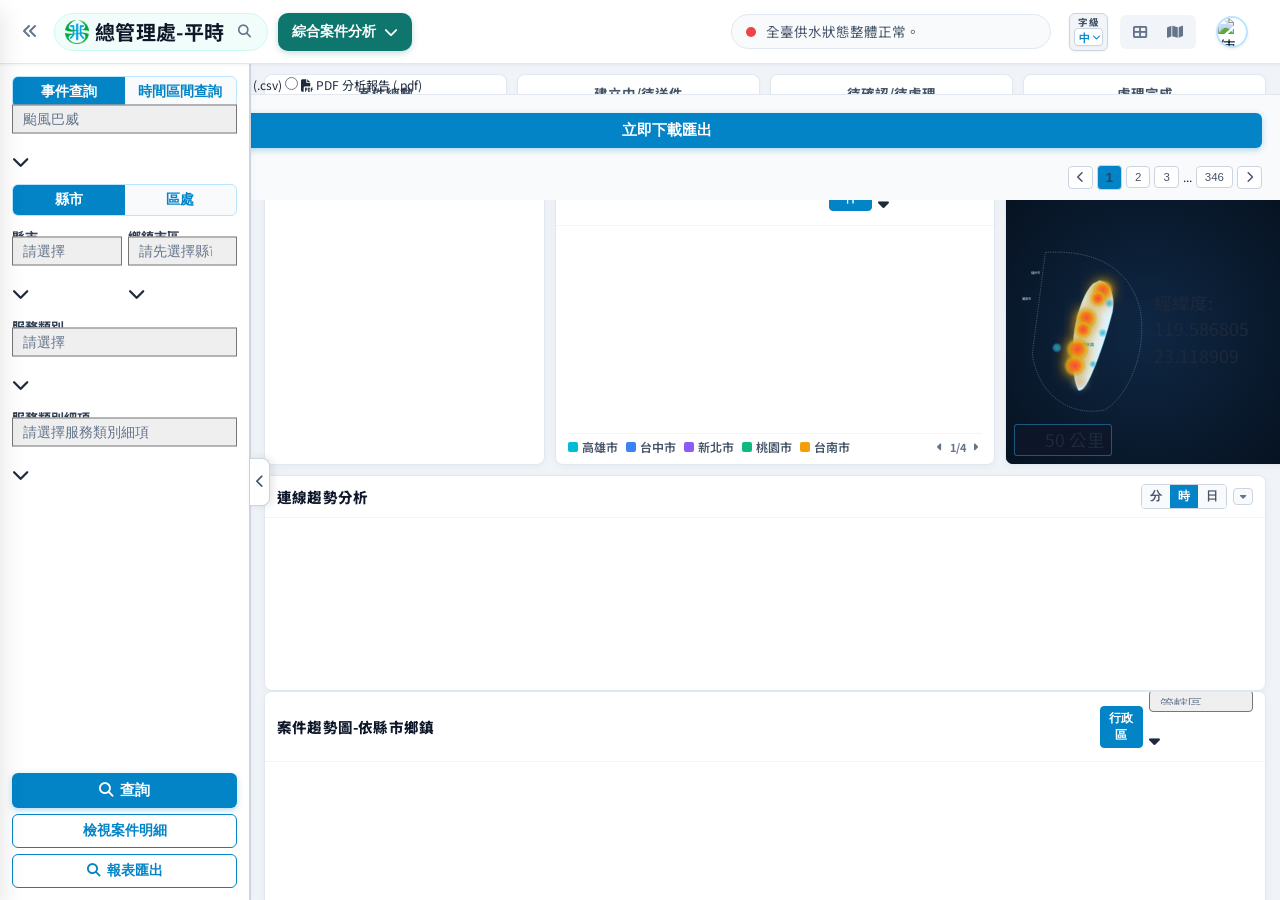
==== case-analysis.html @ af5f0d17 "Feat: 窄版與極窄版頂部 Banner 字級控制器改為【字級】文字在上、下拉選項【小/中/大】在下之垂直緊湊佈局（Vertical Stack），完美適配窄版 Header 寬度預算" ====
<!DOCTYPE html>
<html lang="zh-TW">
<head>
  <meta charset="UTF-8">
  <meta name="viewport" content="width=device-width, initial-scale=1.0">
  <title>綜合案件分析 - 智慧水網戰情平台</title>
  
  <!-- Google Fonts: Noto Sans TC, Roboto, Inter -->
  <link rel="preconnect" href="https://fonts.googleapis.com">
  <link rel="preconnect" href="https://fonts.gstatic.com" crossorigin>
  <link href="https://fonts.googleapis.com/css2?family=Inter:wght@400;500;600;700;800&family=Noto+Sans+TC:wght@400;500;600;700;900&family=Roboto:wght@400;500;700;900&display=swap" rel="stylesheet">
  
  <!-- Font Awesome 6 CDN -->
  <link rel="stylesheet" href="https://cdnjs.cloudflare.com/ajax/libs/font-awesome/6.5.1/css/all.min.css">
  
  <!-- Chart.js 圖表庫 -->
  <script src="https://cdn.jsdelivr.net/npm/chart.js@4.4.1/dist/chart.umd.min.js"></script>
  
  <!-- 基礎共用與專屬樣式表 -->
  <link rel="stylesheet" href="css/common.css?v=1788254063">
  <!-- 綜合案件分析專屬樣式表 -->
  <link rel="stylesheet" href="css/case-analysis.css?v=1788254063">
</head>
<body class="layout-case-analysis font-md">
  
  <!-- 側邊欄抽屜 (Sidebar Drawer) -->
  <aside id="sidebarDrawer" class="sidebar-drawer" aria-label="系統導航">
    <div class="sidebar-header">
      <div class="logo-box">
        <img src="logo/Taiwan_Water_Corporation_Seal.svg.webp" alt="台水標誌" class="sidebar-logo-img">
        <span>應變事件情資</span>
      </div>
      <button id="closeSidebarBtn" class="btn-icon" title="關閉選單">
        <i class="fa-solid fa-xmark"></i>
      </button>
    </div>
    <nav class="sidebar-menu">
      <a href="index.html" class="menu-item">
        <i class="fa-solid fa-triangle-exclamation"></i>
        <span>災情事件彙總</span>
      </a>
      <a href="#" class="menu-item">
        <i class="fa-solid fa-hurricane"></i>
        <span>颱風路徑動態圖</span>
      </a>
      <a href="#" class="menu-item">
        <i class="fa-solid fa-cloud-showers-heavy"></i>
        <span>雨量資訊</span>
      </a>
      <a href="#" class="menu-item">
        <i class="fa-solid fa-house-flood-water"></i>
        <span>海水警戒</span>
      </a>
      <a href="#" class="menu-item">
        <i class="fa-solid fa-cloud-bolt"></i>
        <span>降雨預報</span>
      </a>
      <a href="#" class="menu-item">
        <i class="fa-solid fa-hill-rockslide"></i>
        <span>土石流警戒</span>
      </a>
      
      <!-- 外部情資下拉 -->
      <div class="sidebar-dropdown">
        <button type="button" class="menu-item dropdown-toggle" id="sidebarExternalToggle" aria-expanded="false">
          <i class="fa-solid fa-globe"></i>
          <span>外部情資</span>
          <i class="fa-solid fa-caret-down dropdown-arrow"></i>
        </button>
        <div class="sidebar-submenu" id="sidebarExternalSubmenu">
          <a href="#" class="submenu-item"><i class="fa-solid fa-cloud-sun"></i> <span>氣象署氣象情資</span></a>
          <a href="#" class="submenu-item"><i class="fa-solid fa-bell"></i> <span>NCDR 災防情資</span></a>
          <a href="#" class="submenu-item"><i class="fa-solid fa-water"></i> <span>水利署水情資訊</span></a>
          <a href="#" class="submenu-item"><i class="fa-solid fa-bolt"></i> <span>台電電力狀況</span></a>
          <a href="#" class="submenu-item"><i class="fa-solid fa-road"></i> <span>公路局災阻情資</span></a>
        </div>
      </div>
    </nav>
  </aside>
  <div id="sidebarOverlay" class="sidebar-overlay"></div>

  <!-- 主版面容器 (App Layout) -->
  <div class="app-layout">
    
    <!-- 頂部導航列 (Header - 與全站規範 100% 統一) -->
    <header class="main-header">
      <div class="header-left">
        <!-- 側邊欄展開切換鈕 -->
        <button id="openSidebarBtn" class="btn-icon header-toggle-btn" title="展開選單">
          <i class="fa-solid fa-angles-left"></i>
        </button>
        <!-- 機關單位 Logo 與標題 -->
        <div class="brand-title">
          <div class="brand-logo">
            <img src="logo/Taiwan_Water_Corporation_Seal.svg.webp" alt="台灣自來水公司標誌" class="brand-logo-img">
          </div>
          <span class="title-text" id="headerTitleText">總管理處-平時</span>
          <button id="globalSearchBtn" class="btn-icon search-trigger-btn" title="選擇應變事件">
            <i class="fa-solid fa-magnifying-glass"></i>
          </button>
        </div>

        <!-- 頂部主模組切換下拉選單 (綜合案件分析 active) -->
        <div class="dropdown-wrapper">
          <button id="viewDropdownBtn" class="dropdown-btn primary-dropdown">
            <span id="currentViewText">綜合案件分析</span>
            <i class="fa-solid fa-chevron-down"></i>
          </button>
          
          <!-- 選單容器 -->
          <div id="viewDropdownMenu" class="cascading-menu-wrapper">
            <ul class="cascading-menu-level1">
              <!-- 1. 今日營運概況 (首頁入口) -->
              <li class="menu-direct-item" data-title="今日營運概況" onclick="location.href='index.html'">
                <span>今日營運概況</span>
              </li>

              <!-- 2. 供水營運概況 (保留子選單) -->
              <li class="menu-parent-item" data-parent="water-supply" onclick="if(!event.target.closest('.cascading-menu-level2')) location.href='supply-overview.html'">
                <span>供水營運概況</span>
                <i class="fa-solid fa-caret-right"></i>
                
                <!-- 第二層：供水營運概況 子項目 -->
                <ul class="cascading-menu-level2">
                  <li class="menu-sub-item" onclick="location.href='supply-overview.html'">
                    <span class="sub-text">全台供水狀況總覽</span>
                    <i class="fa-regular fa-circle radio-icon"></i>
                  </li>
                  <li class="menu-sub-item" onclick="location.href='supply-overview.html#tab-dispatch'">
                    <span class="sub-text">跨區水源調度</span>
                    <i class="fa-regular fa-circle radio-icon"></i>
                  </li>
                  <li class="menu-sub-item" onclick="location.href='supply-overview.html#tab-reservoir'">
                    <span class="sub-text">水庫蓄水量</span>
                    <i class="fa-regular fa-circle radio-icon"></i>
                  </li>
                </ul>
              </li>

              <!-- 3. 客服進線狀況 -->
              <li class="menu-direct-item" data-title="客服進線狀況" onclick="location.href='customer-service.html'">
                <span>客服進線狀況</span>
              </li>

              <!-- 4. 事件應變情資 (單一功能，無子選單) -->
              <li class="menu-direct-item" data-title="事件應變情資">
                <span>事件應變情資</span>
              </li>

              <!-- 5. 綜合案件分析 (當前啟用) -->
              <li class="menu-direct-item active" data-title="綜合案件分析" onclick="location.href='case-analysis.html'">
                <span>綜合案件分析</span>
              </li>
            </ul>
          </div>
        </div>
      </div>

      <!-- 中央公告跑馬燈 -->
      <div class="header-center">
        <div class="alert-badge">
          <span class="pulse-dot"></span>
        </div>
        <div class="announcement-content">
          <span class="announcement-text" id="announcementTicker">全臺供水狀態整體正常。</span>
        </div>
      </div>

      <!-- 右側使用者與工具欄 (含字級調整功能) -->
      <div class="header-right">
        <!-- 字級調整控制器 -->
        <div class="font-size-controller" title="調整全站字級大小">
          <span class="fs-label">字級</span>
          <div class="fs-options">
            <button type="button" class="fs-btn" data-size="sm">小</button>
            <button type="button" class="fs-btn active" data-size="md">中</button>
            <button type="button" class="fs-btn" data-size="lg">大</button>
          </div>
          <div class="fs-select-wrap">
            <select id="fontSizeSelect" class="fs-select" aria-label="選擇字級大小">
              <option value="sm">小</option>
              <option value="md" selected>中</option>
              <option value="lg">大</option>
            </select>
            <i class="fa-solid fa-chevron-down fs-select-arrow"></i>
          </div>
        </div>

        <!-- 視圖切換快捷按鈕 -->
        <div class="view-switch-group">
          <button id="toggleDashboardView" class="btn-toggle" title="切換至儀表板視圖" onclick="location.href='index.html'">
            <i class="fa-solid fa-table-cells-large"></i>
          </button>
          <button id="toggleMapView" class="btn-toggle" title="切換至 GIS 空間圖台" onclick="location.href='supply-overview.html'">
            <i class="fa-solid fa-map"></i>
          </button>
        </div>

        <!-- 使用者資訊 (點擊展開登入浮動視窗) -->
        <div class="user-profile" id="userProfileBtn" title="點擊登入緊急應變戰情儀表板" role="button" tabindex="0">
          <div class="user-meta">
            <span class="user-role" id="headerUserRole">一般使用者</span>
            <span class="system-time" id="systemClock">2026/09/01 10:02</span>
          </div>
          <div class="avatar-box" id="userAvatarBtn">
            <img src="https://images.unsplash.com/photo-1534528741775-53994a69daeb?w=100&auto=format&fit=crop&q=80" alt="使用者頭像">
          </div>
        </div>
      </div>
    </header>

    <!-- ======================================================================= -->
    <!-- 綜合案件分析 主工作區 (左側篩選面板 + 右側大盤分析儀表板) -->
    <!-- ======================================================================= -->
    <main class="analysis-main-container">
      
      <!-- 左側查詢與篩選面板 -->
      <aside class="filter-sidebar" id="filterSidebar">
        
        <!-- 1. 查詢模式切換 (事件查詢 / 時間區間查詢) -->
        <div class="filter-mode-tabs">
          <button type="button" class="mode-tab-btn active" id="btnModeEvent" data-mode="event">事件查詢</button>
          <button type="button" class="mode-tab-btn" id="btnModeRange" data-mode="range">時間區間查詢</button>
        </div>

        <!-- 2. 事件下拉選擇器 -->
        <div class="filter-field-group" id="eventSelectGroup">
          <div class="custom-select-wrap">
            <select class="form-select-ctrl" id="eventSelect">
              <option value="bawi" selected>颱風巴威</option>
              <option value="chanthu">颱風璨樹</option>
              <option value="doksuri">颱風杜蘇芮</option>
              <option value="hualien_eq">0403 花蓮強震應變</option>
              <option value="normal">平時應變情資</option>
            </select>
            <i class="fa-solid fa-chevron-down select-arrow"></i>
          </div>
        </div>

        <!-- 3. 時間區間自訂選擇器 (隱藏/條件切換) -->
        <div class="filter-field-group hide" id="timeRangeGroup">
          <div class="date-range-row">
            <input type="datetime-local" class="form-date-input" id="startDateInput" value="2026-06-11T00:00">
            <span class="range-sep">至</span>
            <input type="datetime-local" class="form-date-input" id="endDateInput" value="2026-06-12T12:00">
          </div>
        </div>

        <!-- 4. 行政維度切換 (縣市 / 區處) -->
        <div class="filter-dim-tabs">
          <button type="button" class="dim-tab-btn active" id="btnDimCity" data-dim="city">縣市</button>
          <button type="button" class="dim-tab-btn" id="btnDimDistrict" data-dim="district">區處</button>
        </div>

        <!-- 5. 區域二級聯動篩選 (縣市 / 鄉鎮市區) -->
        <div class="filter-dual-row" id="cityRowSelectGroup">
          <div class="field-item">
            <label class="field-lbl">縣市</label>
            <div class="custom-select-wrap">
              <select class="form-select-ctrl" id="citySelect">
                <option value="all" selected>請選擇</option>
                <option value="taipei">臺北市</option>
                <option value="newtaipei">新北市</option>
                <option value="keelung">基隆市</option>
                <option value="taoyuan">桃園市</option>
                <option value="hsinchu_county">新竹縣</option>
                <option value="hsinchu_city">新竹市</option>
                <option value="miaoli">苗栗縣</option>
                <option value="taichung">臺中市</option>
                <option value="changhua">彰化縣</option>
                <option value="nantou">南投縣</option>
                <option value="yunlin">雲林縣</option>
                <option value="chiayi_county">嘉義縣</option>
                <option value="chiayi_city">嘉義市</option>
                <option value="tainan">臺南市</option>
                <option value="kaohsiung">高雄市</option>
                <option value="pingtung">屏東縣</option>
                <option value="yilan">宜蘭縣</option>
                <option value="hualien">花蓮縣</option>
                <option value="taitung">臺東縣</option>
                <option value="penghu">澎湖縣</option>
              </select>
              <i class="fa-solid fa-chevron-down select-arrow"></i>
            </div>
          </div>
          <div class="field-item">
            <label class="field-lbl">鄉鎮市區</label>
            <div class="custom-select-wrap">
              <select class="form-select-ctrl" id="townSelect">
                <option value="all" selected>請先選擇縣市</option>
              </select>
              <i class="fa-solid fa-chevron-down select-arrow"></i>
            </div>
          </div>
        </div>

        <!-- 6. 服務類別下拉 -->
        <div class="filter-field-group">
          <label class="field-lbl">服務類別</label>
          <div class="custom-select-wrap">
            <select class="form-select-ctrl" id="serviceCategorySelect">
              <option value="all" selected>請選擇</option>
              <option value="water_quality">水質問題</option>
              <option value="water_pressure">水壓不足</option>
              <option value="pipe_leak">管線漏水</option>
              <option value="billing">水費帳單</option>
              <option value="outage_query">停水復水查詢</option>
              <option value="other">其他服務</option>
            </select>
            <i class="fa-solid fa-chevron-down select-arrow"></i>
          </div>
        </div>

        <!-- 7. 服務類別細項下拉 -->
        <div class="filter-field-group">
          <label class="field-lbl">服務類別細項</label>
          <div class="custom-select-wrap">
            <select class="form-select-ctrl" id="serviceSubCategorySelect">
              <option value="all" selected>請選擇服務類別細項</option>
            </select>
            <i class="fa-solid fa-chevron-down select-arrow"></i>
          </div>
        </div>

        <!-- 8. 操作按鈕群 (查詢 / 檢視案件明細 / 報表匯出) -->
        <div class="filter-actions-group">
          <button type="button" class="btn-action-primary" id="btnQuerySubmit">
            <i class="fa-solid fa-magnifying-glass"></i>
            <span>查詢</span>
          </button>
          <button type="button" class="btn-action-outline" id="btnViewCaseDetail">
            <span>檢視案件明細</span>
          </button>
          <button type="button" class="btn-action-outline" id="btnExportReport">
            <i class="fa-solid fa-magnifying-glass"></i>
            <span>報表匯出</span>
          </button>
        </div>
      </aside>

      <!-- 垂直分割條 (含收合把手，與 supply-overview.html 100% 一致) -->
      <div id="panelResizer" class="panel-resizer-bar" title="收合/展開左側查詢面板">
        <div class="resizer-line"></div>
        <button id="toggleFilterSidebarBtn" class="collapse-toggle-bar" title="收合/展開左側查詢面板">
          <i class="fa-solid fa-chevron-left" id="filterSidebarArrow"></i>
        </button>
      </div>

      <!-- 右側大盤分析儀表板工作區 -->
      <section class="analysis-workspace">
        
        <!-- === 1. 頂部 4 大 KPI 統計指標卡片列 === -->
        <div class="kpi-metrics-row">
          <!-- KPI 1: 案件總數 -->
          <div class="kpi-stat-card">
            <div class="kpi-lbl">案件總數</div>
            <div class="kpi-val val-blue" id="kpiTotalCases">3460</div>
          </div>
          <!-- KPI 2: 建立中/待送件 -->
          <div class="kpi-stat-card">
            <div class="kpi-lbl">建立中/待送件</div>
            <div class="kpi-val val-orange" id="kpiDraftCases">2</div>
          </div>
          <!-- KPI 3: 待確認/待處理 -->
          <div class="kpi-stat-card">
            <div class="kpi-lbl">待確認/待處理</div>
            <div class="kpi-val val-yellow" id="kpiPendingCases">344</div>
          </div>
          <!-- KPI 4: 處理完成 -->
          <div class="kpi-stat-card">
            <div class="kpi-lbl">處理完成</div>
            <div class="kpi-val val-green" id="kpiDoneCases">602</div>
          </div>
        </div>

        <!-- === 2. 中段統計分析區 (3 欄佈局：服務類別圓餅 + 案件分布多色圓餅 + 案件熱點 GIS 地圖) === -->
        <div class="middle-charts-grid">
          
          <!-- 卡片 1: 服務類別統計 (圓餅圖) -->
          <div class="analysis-card card-service-category">
            <div class="card-header-bar">
              <h3 class="card-title-txt">服務類別統計</h3>
            </div>
            <div class="card-body-content flex-center">
              <div class="pie-chart-wrap">
                <canvas id="serviceCategoryPieChart"></canvas>
              </div>
            </div>
          </div>

          <!-- 卡片 2: 案件分布統計 (多色圓餅圖 + 分頁圖例) -->
          <div class="analysis-card card-case-distribution">
            <div class="card-header-bar">
              <h3 class="card-title-txt">案件分布統計</h3>
              <div class="header-ctrl-group">
                <button type="button" class="btn-ctrl-pill active" id="btnTotalCasesMode">總案件</button>
                <div class="custom-select-wrap mini-select">
                  <select class="form-select-ctrl" id="caseDistSelect">
                    <option value="case">依案件</option>
                    <option value="region">依區域</option>
                  </select>
                  <i class="fa-solid fa-caret-down select-arrow"></i>
                </div>
              </div>
            </div>
            <div class="card-body-content flex-column">
              <div class="pie-dist-chart-wrap">
                <canvas id="caseDistributionPieChart"></canvas>
              </div>
              <!-- 分頁圖例導航 -->
              <div class="chart-pagination-legend" id="distChartLegend">
                <div class="legend-items-wrap" id="distLegendItems">
                  <!-- 動態注入圖例標籤 -->
                  <span class="legend-badge-item"><span class="badge-dot" style="background:#00bcd4;"></span> 高雄市</span>
                  <span class="legend-badge-item"><span class="badge-dot" style="background:#3b82f6;"></span> 台中市</span>
                  <span class="legend-badge-item"><span class="badge-dot" style="background:#8b5cf6;"></span> 新北市</span>
                  <span class="legend-badge-item"><span class="badge-dot" style="background:#10b981;"></span> 桃園市</span>
                  <span class="legend-badge-item"><span class="badge-dot" style="background:#f59e0b;"></span> 台南市</span>
                </div>
                <div class="legend-page-nav">
                  <button type="button" class="btn-legend-nav" id="btnDistPrevPage" title="上一頁"><i class="fa-solid fa-caret-left"></i></button>
                  <span class="legend-page-txt" id="distPageIndicator">1/4</span>
                  <button type="button" class="btn-legend-nav" id="btnDistNextPage" title="下一頁"><i class="fa-solid fa-caret-right"></i></button>
                </div>
              </div>
            </div>
          </div>

          <!-- 卡片 3: 案件熱點分布 (台灣 GIS 熱度圖) -->
          <div class="analysis-card card-hotspot-map">
            <div class="card-header-bar">
              <h3 class="card-title-txt">案件熱點分布</h3>
            </div>
            <div class="card-body-content map-heat-container">
              <!-- 熱點 GIS 畫布 -->
              <div class="heat-map-canvas-wrap" id="heatMapCanvasWrap">
                <!-- 台灣熱度圖高保真向量套疊底圖 -->
                <svg class="taiwan-heat-svg" viewBox="0 0 450 550" xmlns="http://www.w3.org/2000/svg">
                  <defs>
                    <!-- 高斯發光熱區濾鏡 -->
                    <filter id="heat-glow-high" x="-50%" y="-50%" width="200%" height="200%">
                      <feGaussianBlur in="SourceGraphic" stdDeviation="14" result="blur1" />
                      <feGaussianBlur in="SourceGraphic" stdDeviation="24" result="blur2" />
                      <feMerge>
                        <feMergeNode in="blur2" />
                        <feMergeNode in="blur1" />
                        <feMergeNode in="SourceGraphic" />
                      </feMerge>
                    </filter>
                    <filter id="heat-glow-mid" x="-50%" y="-50%" width="200%" height="200%">
                      <feGaussianBlur in="SourceGraphic" stdDeviation="12" />
                    </filter>
                    <!-- 漸層填色 -->
                    <radialGradient id="heat-core-red" cx="50%" cy="50%" r="50%">
                      <stop offset="0%" stop-color="#ef4444" stop-opacity="0.95" />
                      <stop offset="45%" stop-color="#f97316" stop-opacity="0.85" />
                      <stop offset="75%" stop-color="#eab308" stop-opacity="0.6" />
                      <stop offset="100%" stop-color="#22c55e" stop-opacity="0" />
                    </radialGradient>
                    <radialGradient id="heat-core-orange" cx="50%" cy="50%" r="50%">
                      <stop offset="0%" stop-color="#f97316" stop-opacity="0.9" />
                      <stop offset="50%" stop-color="#eab308" stop-opacity="0.7" />
                      <stop offset="85%" stop-color="#38bdf8" stop-opacity="0.4" />
                      <stop offset="100%" stop-color="#3b82f6" stop-opacity="0" />
                    </radialGradient>
                    <radialGradient id="heat-core-green" cx="50%" cy="50%" r="50%">
                      <stop offset="0%" stop-color="#10b981" stop-opacity="0.85" />
                      <stop offset="60%" stop-color="#38bdf8" stop-opacity="0.5" />
                      <stop offset="100%" stop-color="#3b82f6" stop-opacity="0" />
                    </radialGradient>
                  </defs>

                  <!-- 淺色台灣海陸輪廓線 -->
                  <g class="map-boundaries" stroke="#60a5fa" stroke-width="0.8" fill="rgba(186, 230, 253, 0.15)">
                    <!-- 領海界線 -->
                    <path d="M 120,40 C 260,30 380,80 410,220 C 430,350 370,480 300,520 C 200,540 100,480 80,350 Z" fill="none" stroke="#bae6fd" stroke-dasharray="4 3" stroke-width="0.8"/>
                    <!-- 台灣主島輪廓 -->
                    <path d="M 285,125 C 310,130 335,160 325,220 C 315,260 295,330 270,390 C 250,440 235,465 220,460 C 205,430 200,370 205,310 C 210,250 230,170 265,135 Z" fill="#e0f2fe" stroke="#38bdf8" stroke-width="1.2"/>
                  </g>

                  <!-- 地名標籤文字 -->
                  <text x="75" y="105" class="map-place-lbl">福州市</text>
                  <text x="50" y="185" class="map-place-lbl">莆田市</text>
                  <text x="245" y="325" class="map-center-lbl">中華民國</text>

                  <!-- 案件熱點高斯光暈圖層 (依據截圖西部密集熱區排列) -->
                  <!-- 北部熱區 (大台北 / 桃園) -->
                  <circle cx="295" cy="155" r="32" fill="url(#heat-core-red)" filter="url(#heat-glow-high)"/>
                  <circle cx="280" cy="180" r="26" fill="url(#heat-core-red)" filter="url(#heat-glow-high)"/>
                  
                  <!-- 中部熱區 (台中 / 彰化 / 苗栗) -->
                  <circle cx="245" cy="240" r="34" fill="url(#heat-core-red)" filter="url(#heat-glow-high)"/>
                  <circle cx="235" cy="275" r="28" fill="url(#heat-core-red)" filter="url(#heat-glow-high)"/>
                  
                  <!-- 南部熱區 (台南 / 高雄) -->
                  <circle cx="218" cy="335" r="36" fill="url(#heat-core-red)" filter="url(#heat-glow-high)"/>
                  <circle cx="210" cy="385" r="34" fill="url(#heat-core-red)" filter="url(#heat-glow-high)"/>
                  <circle cx="225" cy="435" r="22" fill="url(#heat-core-orange)" filter="url(#heat-glow-mid)"/>

                  <!-- 東部與外島次熱區 (宜蘭/花蓮/台東/澎湖) -->
                  <circle cx="315" cy="195" r="14" fill="url(#heat-core-green)"/>
                  <circle cx="295" cy="285" r="14" fill="url(#heat-core-green)"/>
                  <circle cx="265" cy="380" r="12" fill="url(#heat-core-green)"/>
                  <circle cx="155" cy="330" r="16" fill="url(#heat-core-green)"/>
                </svg>

                <!-- 地圖左下角比例尺 -->
                <div class="map-scale-badge">
                  <span class="scale-bar-line"></span>
                  <span class="scale-text">50 公里</span>
                </div>

                <!-- 地圖右下角經緯度座標 -->
                <div class="map-coord-badge">
                  經緯度: <span id="mapCoordTxt">119.586805 23.118909</span>
                </div>
              </div>
            </div>
          </div>

        </div>

        <!-- === 3. 下段趨勢分析區 (2 欄佈局：連線趨勢分析 + 案件趨勢圖-依縣市鄉鎮) === -->
        <div class="bottom-charts-grid">
          
          <!-- 卡片 1: 連線趨勢分析 (單折線波動圖) -->
          <div class="analysis-card card-connection-trend">
            <div class="card-header-bar">
              <h3 class="card-title-txt">連線趨勢分析</h3>
              <div class="header-ctrl-group">
                <div class="btn-pill-group" id="connScalePills">
                  <button type="button" class="btn-ctrl-pill" data-scale="min">分</button>
                  <button type="button" class="btn-ctrl-pill active" data-scale="hour">時</button>
                  <button type="button" class="btn-ctrl-pill" data-scale="day">日</button>
                </div>
                <button type="button" class="btn-mini-dropdown" id="btnConnMoreOpt" title="更多刻度選項">
                  <i class="fa-solid fa-caret-down"></i>
                </button>
              </div>
            </div>
            <div class="card-body-content flex-column">
              <div class="line-chart-wrap">
                <canvas id="connectionTrendLineChart"></canvas>
              </div>
            </div>
          </div>

          <!-- 卡片 2: 案件趨勢圖-依縣市鄉鎮 (多折線走勢圖) -->
          <div class="analysis-card card-town-trend">
            <div class="card-header-bar">
              <h3 class="card-title-txt">案件趨勢圖-依縣市鄉鎮</h3>
              <div class="header-ctrl-group">
                <button type="button" class="btn-ctrl-pill active" id="btnRegionAdmin">行政區</button>
                <div class="custom-select-wrap mini-select">
                  <select class="form-select-ctrl" id="regionCtrlSelect">
                    <option value="jurisdiction">管轄區</option>
                    <option value="supply_zone">供水區</option>
                  </select>
                  <i class="fa-solid fa-caret-down select-arrow"></i>
                </div>
              </div>
            </div>
            <div class="card-body-content flex-column">
              <div class="line-chart-wrap">
                <canvas id="townTrendMultiLineChart"></canvas>
              </div>
              <!-- 下方分頁圖例 -->
              <div class="chart-pagination-legend" id="townTrendLegend">
                <div class="legend-items-wrap" id="townLegendItems">
                  <span class="legend-badge-item"><span class="badge-dot-circle" style="background:#ef4444;"></span> 高雄市</span>
                  <span class="legend-badge-item"><span class="badge-dot-circle" style="background:#22c55e;"></span> 台中市</span>
                  <span class="legend-badge-item"><span class="badge-dot-circle" style="background:#eab308;"></span> 新北市</span>
                  <span class="legend-badge-item"><span class="badge-dot-circle" style="background:#8b5cf6;"></span> 桃園市</span>
                  <span class="legend-badge-item"><span class="badge-dot-circle" style="background:#a16207;"></span> 台南市</span>
                </div>
                <div class="legend-page-nav">
                  <button type="button" class="btn-legend-nav" id="btnTownPrevPage" title="上一頁"><i class="fa-solid fa-caret-left"></i></button>
                  <span class="legend-page-txt" id="townPageIndicator">1/4</span>
                  <button type="button" class="btn-legend-nav" id="btnTownNextPage" title="下一頁"><i class="fa-solid fa-caret-right"></i></button>
                </div>
              </div>
            </div>
          </div>

        </div>

      </section>
    </main>

  </div>

  <!-- ========================================================================= -->
  <!-- 彈窗 1：檢視案件明細 Modal (Case Detail Modal) -->
  <!-- ========================================================================= -->
  <div class="case-modal-overlay" id="caseDetailModal">
    <div class="case-modal-box">
      <div class="case-modal-header">
        <div class="modal-title-wrap">
          <i class="fa-solid fa-list-check"></i>
          <h3>綜合案件明細清單</h3>
          <span class="badge-total-count">共 3,460 筆</span>
        </div>
        <button type="button" class="btn-modal-close" id="closeCaseDetailBtn" title="關閉視窗">
          <i class="fa-solid fa-xmark"></i>
        </button>
      </div>

      <div class="case-modal-body">
        <!-- 彈窗頂部過濾列 -->
        <div class="modal-filter-row">
          <div class="search-input-box">
            <i class="fa-solid fa-magnifying-glass"></i>
            <input type="text" id="modalCaseSearchInput" placeholder="搜尋案件編號、縣市鄉鎮或關鍵字...">
          </div>
          <div class="modal-filter-selects">
            <select class="form-select-sm" id="modalStatusFilter">
              <option value="all">全部狀態</option>
              <option value="draft">建立中/待送件</option>
              <option value="pending">待確認/待處理</option>
              <option value="done">處理完成</option>
            </select>
          </div>
        </div>

        <!-- 案件表格 -->
        <div class="modal-table-wrap">
          <table class="case-detail-table">
            <thead>
              <tr>
                <th>案件編號</th>
                <th>進線時間</th>
                <th>縣市鄉鎮</th>
                <th>服務類別</th>
                <th>服務細項</th>
                <th>處理狀態</th>
                <th>操作</th>
              </tr>
            </thead>
            <tbody id="caseDetailTableBody">
              <!-- Mock Data 自動填入 -->
            </tbody>
          </table>
        </div>
      </div>

      <div class="case-modal-footer">
        <div class="footer-page-info">顯示 1 到 10 筆，共 3,460 筆</div>
        <div class="modal-pagination">
          <button type="button" class="btn-pg-nav" disabled><i class="fa-solid fa-chevron-left"></i></button>
          <button type="button" class="btn-pg-num active">1</button>
          <button type="button" class="btn-pg-num">2</button>
          <button type="button" class="btn-pg-num">3</button>
          <span class="pg-dots">...</span>
          <button type="button" class="btn-pg-num">346</button>
          <button type="button" class="btn-pg-nav"><i class="fa-solid fa-chevron-right"></i></button>
        </div>
      </div>
    </div>
  </div>

  <!-- ========================================================================= -->
  <!-- 彈窗 2：報表匯出 Modal (Export Modal) -->
  <!-- ========================================================================= -->
  <div class="case-modal-overlay" id="exportReportModal">
    <div class="case-modal-box modal-box-sm">
      <div class="case-modal-header">
        <div class="modal-title-wrap">
          <i class="fa-solid fa-file-export"></i>
          <h3>匯出綜合案件分析報表</h3>
        </div>
        <button type="button" class="btn-modal-close" id="closeExportModalBtn" title="關閉視窗">
          <i class="fa-solid fa-xmark"></i>
        </button>
      </div>
      <div class="case-modal-body">
        <div class="export-form-group">
          <label class="export-form-label">選擇匯出格式：</label>
          <div class="export-radio-options">
            <label class="radio-box">
              <input type="radio" name="exportFormat" value="excel" checked>
              <span class="radio-card"><i class="fa-solid fa-file-excel text-success"></i> Excel 活頁簿 (.xlsx)</span>
            </label>
            <label class="radio-box">
              <input type="radio" name="exportFormat" value="csv">
              <span class="radio-card"><i class="fa-solid fa-file-csv text-primary"></i> CSV 逗號分隔檔 (.csv)</span>
            </label>
            <label class="radio-box">
              <input type="radio" name="exportFormat" value="pdf">
              <span class="radio-card"><i class="fa-solid fa-file-pdf text-danger"></i> PDF 分析報告 (.pdf)</span>
            </label>
          </div>
        </div>
      </div>
      <div class="case-modal-footer">
        <button type="button" class="btn-cancel-modal" id="btnCancelExport">取消</button>
        <button type="button" class="btn-action-primary" id="btnConfirmExport">立即下載匯出</button>
      </div>
    </div>
  </div>

  <!-- ========================================================================= -->
  <!-- 彈窗 3：使用者登入視窗 (User Login Modal) -->
  <!-- ========================================================================= -->
  <div id="userLoginModal" class="modal-overlay login-modal-overlay" aria-hidden="true">
    <div class="login-modal-box" role="dialog" aria-modal="true" aria-labelledby="loginModalTitle">
      <div class="login-modal-header">
        <div class="login-brand-group">
          <img src="logo/Taiwan_Water_Corporation_Seal.svg.webp" alt="台灣自來水公司標誌" class="login-logo-img">
          <div class="login-brand-text">
            <span class="company-zh">台灣自來水公司</span>
            <span class="company-en">TAIWAN WATER CORPORATION</span>
          </div>
        </div>
        <h2 class="login-system-title" id="loginModalTitle">緊急應變戰情儀表板</h2>
        <button id="closeLoginModalBtn" class="login-close-btn" type="button" title="關閉視窗">
          <i class="fa-solid fa-xmark"></i>
        </button>
      </div>

      <div class="login-modal-divider"></div>

      <form id="emergencyLoginForm" class="login-form">
        <div class="login-form-group">
          <label class="login-form-label" for="loginUnitSelect">單位</label>
          <div class="login-select-wrapper">
            <select id="loginUnitSelect" class="login-form-select">
              <option value="hq" selected>總管理處</option>
              <option value="branch">區管理處</option>
            </select>
            <i class="fa-solid fa-chevron-down select-arrow-icon"></i>
          </div>
        </div>

        <div class="login-form-group branch-only-field" id="branchManageGroup" style="display: none;">
          <label class="login-form-label" for="loginBranchSelect">管理處</label>
          <div class="login-select-wrapper">
            <select id="loginBranchSelect" class="login-form-select">
              <option value="">請選擇管理單位</option>
              <option value="1">第一區管理處 (基隆、新北)</option>
              <option value="2">第二區管理處 (桃園、新北)</option>
              <option value="3">第三區管理處 (新竹、苗栗)</option>
              <option value="4">第四區管理處 (台中、南投)</option>
              <option value="5">第五區管理處 (嘉義、雲林)</option>
              <option value="6">第六區管理處 (台南)</option>
              <option value="7">第七區管理處 (高雄、澎湖)</option>
              <option value="8">第八區管理處 (宜蘭)</option>
              <option value="9">第九區管理處 (花蓮)</option>
              <option value="10">第十區管理處 (台東)</option>
              <option value="11">第十一區管理處 (彰化)</option>
              <option value="12">第十二區管理處 (新北)</option>
            </select>
            <i class="fa-solid fa-chevron-down select-arrow-icon"></i>
          </div>
        </div>

        <div class="login-form-group">
          <label class="login-form-label" for="loginUsername">帳號</label>
          <input type="text" id="loginUsername" class="login-form-input" placeholder="請輸入帳號" autocomplete="username">
        </div>

        <div class="login-form-group">
          <label class="login-form-label" for="loginPassword">密碼</label>
          <input type="password" id="loginPassword" class="login-form-input" placeholder="請輸入密碼" autocomplete="current-password">
        </div>

        <div class="login-form-group">
          <label class="login-form-label" for="loginCaptcha">驗證碼</label>
          <div class="captcha-input-row">
            <input type="text" id="loginCaptcha" class="login-form-input captcha-input-field" placeholder="驗證碼" maxlength="5">
            <div class="captcha-display-box" id="captchaDisplayBox" title="點擊刷新驗證碼">
              <span class="captcha-code-text" id="captchaCodeText">95172</span>
            </div>
            <button type="button" id="refreshCaptchaBtn" class="captcha-refresh-btn" title="重新產生驗證碼">
              <i class="fa-solid fa-arrows-rotate"></i>
            </button>
          </div>
        </div>

        <div class="login-action-group">
          <button type="submit" id="submitLoginBtn" class="btn-login-submit">登入</button>
        </div>
      </form>
    </div>
  </div>

  <!-- ========================================================================= -->
  <!-- 彈窗 4：選擇應變事件 浮動視窗 (Event Select Modal) -->
  <!-- ========================================================================= -->
  <div id="eventSelectModal" class="modal-overlay event-modal-overlay" aria-hidden="true">
    <div class="event-modal-box" role="dialog" aria-modal="true" aria-labelledby="eventModalTitle">
      <div class="event-modal-header">
        <div class="event-brand-group">
          <img src="logo/Taiwan_Water_Corporation_Seal.svg.webp" alt="台灣自來水公司標誌" class="event-logo-img">
          <div class="event-brand-text">
            <span class="company-zh">台灣自來水公司</span>
            <span class="company-en">TAIWAN WATER CORPORATION</span>
          </div>
        </div>
        <h2 class="event-system-title" id="eventModalTitle">請選擇應變事件</h2>
        <button id="closeEventModalBtn" class="event-close-btn" type="button" title="關閉視窗">
          <i class="fa-solid fa-xmark"></i>
        </button>
      </div>

      <div class="event-modal-divider"></div>

      <div class="event-tabs">
        <button type="button" class="event-tab-btn active" data-status="active">開設中事件</button>
        <button type="button" class="event-tab-btn" data-status="closed">已撤除事件</button>
      </div>

      <div class="event-form-group">
        <div class="event-label-row">
          <label class="event-form-label" for="incidentSelectDropdown">應變事件清單</label>
          <button type="button" id="refreshEventListBtn" class="btn-event-refresh" title="重新整理事件清單">
            <i class="fa-solid fa-arrows-rotate"></i> 更新
          </button>
        </div>
        <div class="event-select-wrapper">
          <select id="incidentSelectDropdown" class="event-form-select">
            <option value="農業部萬里溪堰塞湖-災害緊急應變小組">農業部萬里溪堰塞湖-災害緊急應變小組</option>
            <option value="0831豪雨">0831豪雨</option>
            <option value="山陀兒颱風應變專案">山陀兒颱風應變專案</option>
            <option value="南部地區水情乾旱專案應變小組">南部地區水情乾旱專案應變小組</option>
          </select>
          <i class="fa-solid fa-chevron-down select-arrow-icon"></i>
        </div>
      </div>

      <div class="event-action-group">
        <button type="button" id="confirmEventSwitchBtn" class="btn-event-submit">確定切換</button>
      </div>
    </div>
  </div>

  <!-- 全域與專屬行為腳本 -->
  <script src="js/main.js?v=1788254063"></script>
  <script src="js/case-analysis.js?v=1788254063"></script>
</body>
</html>
---- css/common.css ----
/* ==========================================================================
   智慧水網營運資訊儀表板 - 基礎共用核心樣式表 (css/common.css)
   ========================================================================== */

/* ==========================================================================
   智慧水網營運資訊儀表板 - 全域樣式與元件庫 (css/style.css)
   ========================================================================== */

/* 1. CSS 變數與 Reset 定義 */
:root {
  --primary-color: #0284c7;
  --primary-hover: #0369a1;
  --primary-light: #e0f2fe;
  --teal-color: #0d9488;
  --teal-dark: #0f766e;
  --teal-light: #ccfbf1;
  --menu-bg-dark: #3b566e;
  --menu-bg-sub: #486581;
  --success-color: #10b981;
  --success-light: #d1fae5;
  --warning-color: #f59e0b;
  --warning-light: #fef3c7;
  --danger-color: #ef4444;
  --danger-light: #fee2e2;
  --dark-text: #1e293b;
  --gray-text: #64748b;
  --light-gray: #f1f5f9;
  --border-color: #e2e8f0;
  --card-bg: #ffffff;
  --body-bg: #f3f6fa;
  --radius-sm: 6px;
  --radius-md: 10px;
  --radius-lg: 14px;
  --radius-full: 9999px;
  --shadow-sm: 0 1px 3px rgba(0, 0, 0, 0.05);
  --shadow-md: 0 4px 12px rgba(0, 0, 0, 0.06);
  --shadow-lg: 0 10px 25px rgba(0, 0, 0, 0.12);
  --transition-fast: all 0.2s ease;
}

* {
  margin: 0;
  padding: 0;
  box-sizing: border-box;
}

html {
  width: 100%;
  min-height: 100%;
  overflow-x: hidden;
  overflow-y: auto;
  scroll-behavior: smooth;
  -webkit-overflow-scrolling: touch;
}

.hide {
  display: none !important;
}

body {
  width: 100%;
  min-height: 100vh;
  margin: 0;
  padding: 0;
  font-family: 'Noto Sans TC', -apple-system, BlinkMacSystemFont, 'Segoe UI', Roboto, sans-serif;
  background-color: var(--body-bg);
  color: var(--dark-text);
  line-height: 1.5;
  -webkit-font-smoothing: antialiased;
  position: relative;
  transition: font-size 0.2s ease;
}


/* ==========================================================================
   全域字級大小階梯切換 (小 / 中[預設] / 大)
   原【中】改為【小】；原【大】改為【中】；依比例放大新【大】字級
   ========================================================================== */

/* 小（原中字級） */
body.font-sm {
  font-size: 14px;
}
body.font-sm .title-text { font-size: 16px; }
body.font-sm .card-title { font-size: 16px; }
body.font-sm .kpi-label { font-size: 12px; }
body.font-sm .kpi-sublabel { font-size: 10.5px; }
body.font-sm .kpi-number { font-size: 22px; }
body.font-sm .kpi-unit { font-size: 10px; }
body.font-sm .kpi-trend { font-size: 10.5px; }
body.font-sm .custom-table { font-size: 12px; }
body.font-sm .custom-table th, 
body.font-sm .custom-table td { padding: 7px 8px; }
body.font-sm .stat-card-title { font-size: 13.5px; }
body.font-sm .sub-date { font-size: 11px; }
body.font-sm .legend-row { font-size: 11.5px; }
body.font-sm .donut-total { font-size: 13.5px; }
body.font-sm .big-stat-val .num { font-size: 22px; }
body.font-sm .list-block-title { font-size: 12px; }
body.font-sm .bar-item { font-size: 11px; }
body.font-sm .bar-value { font-size: 10px; }
body.font-sm .topic-item { font-size: 11px; }
body.font-sm .reservoir-name { font-size: 13px; }
body.font-sm .reservoir-stat-row .stat-num { font-size: 11px; }

/* 中（原大字級，目前全站標準預設值） */
body.font-md, body {
  font-size: 17.5px;
}
body .title-text,
body.font-md .title-text { font-size: 20px; }
body .card-title,
body.font-md .card-title { font-size: 20px; }
body .kpi-label,
body.font-md .kpi-label { font-size: 15px; }
body .kpi-sublabel,
body.font-md .kpi-sublabel { font-size: 13px; }
body .kpi-number,
body.font-md .kpi-number { font-size: 27px; }
body .kpi-unit,
body.font-md .kpi-unit { font-size: 13px; }
body .kpi-trend,
body.font-md .kpi-trend { font-size: 13px; }
body .custom-table,
body.font-md .custom-table { font-size: 15px; }
body .custom-table th, 
body .custom-table td,
body.font-md .custom-table th, 
body.font-md .custom-table td { padding: 10px 10px; }
body .stat-card-title,
body.font-md .stat-card-title { font-size: 17px; }
body .sub-date,
body.font-md .sub-date { font-size: 13.5px; }
body .legend-row,
body.font-md .legend-row { font-size: 14px; }
body .donut-total,
body.font-md .donut-total { font-size: 16px; }
body .big-stat-val .num,
body.font-md .big-stat-val .num { font-size: 27px; }
body .list-block-title,
body.font-md .list-block-title { font-size: 14.5px; }
body .bar-item,
body.font-md .bar-item { font-size: 13.5px; }
body .bar-value,
body.font-md .bar-value { font-size: 12px; }
body .topic-item,
body.font-md .topic-item { font-size: 13.5px; }
body .reservoir-name,
body.font-md .reservoir-name { font-size: 15.5px; }
body .reservoir-stat-row .stat-num,
body.font-md .reservoir-stat-row .stat-num { font-size: 13.5px; }

/* 大（依比例放大新字級，兼顧版面平衡） */
body.font-lg {
  font-size: 19.5px;
}
body.font-lg .title-text { font-size: 23px; }
body.font-lg .card-title { font-size: 23px; }
body.font-lg .kpi-label { font-size: 17.5px; }
body.font-lg .kpi-sublabel { font-size: 14.5px; }
body.font-lg .kpi-number { font-size: 31px; }
body.font-lg .kpi-unit { font-size: 14.5px; }
body.font-lg .kpi-trend { font-size: 14.5px; }
body.font-lg .custom-table { font-size: 17.5px; }
body.font-lg .custom-table th, 
body.font-lg .custom-table td { padding: 13px 13px; }
body.font-lg .stat-card-title { font-size: 19.5px; }
body.font-lg .sub-date { font-size: 15.5px; }
body.font-lg .legend-row { font-size: 16px; }
body.font-lg .donut-total { font-size: 18.5px; }
body.font-lg .big-stat-val .num { font-size: 31px; }
body.font-lg .list-block-title { font-size: 16.5px; }
body.font-lg .bar-item { font-size: 14.5px; }
body.font-lg .bar-value { font-size: 13.5px; }
body.font-lg .topic-item { font-size: 14.5px; }
body.font-lg .reservoir-name { font-size: 18px; }
body.font-lg .reservoir-stat-row .stat-num { font-size: 15px; }

.app-layout {
  width: 100%;
  min-height: 100vh;
  display: flex;
  flex-direction: column;
  flex: 1;
}

/* 3. Header 頂部導航列 */
.main-header {
  height: 64px;
  background: var(--card-bg);
  border-bottom: 1px solid var(--border-color);
  padding: 0 16px;
  display: flex;
  align-items: center;
  justify-content: space-between;
  position: sticky;
  top: 0;
  z-index: 100;
  box-shadow: var(--shadow-sm);
  gap: 12px;
  min-width: 0;
}

.header-left {
  display: flex;
  align-items: center;
  gap: 10px;
  flex: 1;
  min-width: 0;
  overflow: visible;
}

.header-toggle-btn {
  color: var(--primary-color);
  font-size: 16px;
  flex-shrink: 0;
}

.brand-title {
  display: inline-flex;
  align-items: center;
  gap: 6px;
  background: #f0fdfa;
  border: 1px solid #ccfbf1;
  padding: 6px 10px;
  border-radius: var(--radius-full);
  min-width: 0;
  max-width: 100%;
  flex-shrink: 1;
  overflow: hidden;
  height: 38px;
  box-sizing: border-box;
  cursor: pointer;
}

.brand-logo {
  display: flex;
  align-items: center;
  justify-content: center;
  flex-shrink: 0;
}

.brand-logo-img {
  width: 24px;
  height: 24px;
  object-fit: contain;
  display: block;
  flex-shrink: 0;
}

.sidebar-logo-img {
  width: 24px;
  height: 24px;
  object-fit: contain;
  display: block;
}

.title-text {
  font-weight: 700;
  font-size: 15px;
  color: #0f172a;
  letter-spacing: 0.3px;
  white-space: nowrap;
  overflow: hidden;
  text-overflow: ellipsis;
  min-width: 0;
  flex: 1;
}

.search-trigger-btn {
  color: #ef4444;
  font-size: 13px;
  cursor: pointer;
  flex-shrink: 0;
  margin-left: 2px;
}

/* 多層級二級串聯選單樣式 */
.dropdown-wrapper {
  position: relative;
  flex-shrink: 0 !important;
}

.primary-dropdown {
  background: #0f766e;
  color: #ffffff;
  border: none;
  padding: 7px 14px;
  border-radius: var(--radius-md);
  font-size: 14px;
  font-weight: 600;
  cursor: pointer;
  display: inline-flex;
  align-items: center;
  gap: 8px;
  transition: var(--transition-fast);
  box-shadow: 0 2px 6px rgba(15, 118, 110, 0.25);
  flex-shrink: 0;
  white-space: nowrap;
  height: 38px;
  box-sizing: border-box;
}

.primary-dropdown span {
  white-space: nowrap;
  flex-shrink: 0;
}

.primary-dropdown:hover {
  background: #115e59;
}

.cascading-menu-wrapper {
  display: none;
  position: absolute;
  top: calc(100% + 8px);
  left: 0;
  z-index: 150;
  animation: fadeInDown 0.2s ease;
}

.cascading-menu-wrapper.show {
  display: block;
}

@keyframes fadeInDown {
  from { opacity: 0; transform: translateY(-6px); }
  to { opacity: 1; transform: translateY(0); }
}

.cascading-menu-level1 {
  list-style: none;
  background: var(--menu-bg-dark);
  border-radius: var(--radius-md);
  box-shadow: var(--shadow-lg);
  width: 170px;
  padding: 6px 0;
  position: relative;
}

/* 具備子選單的項目 (供水營運概況) */
.menu-parent-item {
  position: relative;
  padding: 10px 14px;
  color: #f1f5f9;
  font-size: 14px;
  font-weight: 500;
  cursor: pointer;
  display: flex;
  align-items: center;
  justify-content: space-between;
  transition: var(--transition-fast);
}

.menu-parent-item i.fa-caret-right {
  font-size: 12px;
  color: #94a3b8;
  transition: transform 0.2s;
}

.menu-parent-item:hover,
.menu-parent-item.active {
  background: #203a4f;
  color: #ffffff;
}

.menu-parent-item:hover i.fa-caret-right,
.menu-parent-item.active i.fa-caret-right {
  color: #38bdf8;
  transform: translateX(2px);
}

/* 單一直接功能項目 */
.menu-direct-item {
  padding: 10px 14px;
  color: #f1f5f9;
  font-size: 14px;
  font-weight: 500;
  cursor: pointer;
  display: flex;
  align-items: center;
  transition: var(--transition-fast);
}

.menu-direct-item:hover,
.menu-direct-item.active {
  background: #203a4f;
  color: #ffffff;
}

/* 第二層子選單 */
.cascading-menu-level2 {
  display: none;
  list-style: none;
  position: absolute;
  top: 0;
  left: 100%;
  width: 180px;
  background: var(--menu-bg-sub);
  border-radius: var(--radius-md);
  box-shadow: var(--shadow-lg);
  padding: 6px 0;
  margin-left: 4px;
}

.menu-parent-item:hover .cascading-menu-level2,
.menu-parent-item.open .cascading-menu-level2,
.menu-parent-item.active .cascading-menu-level2 {
  display: block;
}

.menu-sub-item {
  padding: 9px 14px;
  color: #f1f5f9;
  font-size: 13.5px;
  cursor: pointer;
  display: flex;
  align-items: center;
  justify-content: space-between;
  transition: var(--transition-fast);
}

.menu-sub-item .sub-text {
  flex: 1;
}

.menu-sub-item .radio-icon {
  font-size: 13px;
  color: #94a3b8;
}

.menu-sub-item:hover {
  background: #334e68;
  color: #ffffff;
}

.menu-sub-item.active {
  background: #243b53;
  color: #ffffff;
  font-weight: 700;
}

.menu-sub-item.active .radio-icon {
  color: #38bdf8;
}

/* Header 公告區 */
.header-center {
  flex: 1;
  max-width: 650px;
  margin: 0 20px;
  background: #f8fafc;
  border: 1px solid #e2e8f0;
  padding: 6px 14px;
  border-radius: var(--radius-full);
  display: flex;
  align-items: center;
  gap: 10px;
}

.alert-badge {
  display: flex;
  align-items: center;
  justify-content: center;
}

.pulse-dot {
  width: 10px;
  height: 10px;
  background-color: var(--danger-color);
  border-radius: 50%;
  box-shadow: 0 0 0 0 rgba(239, 68, 68, 0.7);
  animation: pulseAnimation 1.6s infinite;
}

@keyframes pulseAnimation {
  0% { transform: scale(0.95); box-shadow: 0 0 0 0 rgba(239, 68, 68, 0.7); }
  70% { transform: scale(1); box-shadow: 0 0 0 8px rgba(239, 68, 68, 0); }
  100% { transform: scale(0.95); box-shadow: 0 0 0 0 rgba(239, 68, 68, 0); }
}

.announcement-content {
  display: flex;
  align-items: center;
  gap: 6px;
  font-size: 13.5px;
  white-space: nowrap;
  overflow: hidden;
  text-overflow: ellipsis;
}

.announcement-label {
  color: #334155;
  font-weight: 700;
}

.announcement-text {
  color: #475569;
}

/* Header 右側 */
.header-right {
  display: flex;
  align-items: center;
  gap: 12px;
  flex-shrink: 0;
  padding-right: 8px;
}

/* 右上角字級調整控制器 (淺色系質感樣式) */
.font-size-controller {
  display: flex;
  align-items: center;
  gap: 6px;
  background: #f1f5f9;
  border: 1px solid #cbd5e1;
  padding: 3px 8px;
  border-radius: var(--radius-md);
  box-shadow: var(--shadow-sm);
}

.fs-label {
  font-size: 12px;
  font-weight: 700;
  color: #475569;
  user-select: none;
  margin-right: 2px;
}

.fs-options {
  display: flex;
  align-items: center;
  gap: 3px;
}

.fs-btn {
  border: 1px solid transparent;
  background: transparent;
  color: #64748b;
  font-size: 12px;
  font-weight: 600;
  padding: 3px 8px;
  border-radius: var(--radius-sm);
  cursor: pointer;
  transition: var(--transition-fast);
  line-height: 1.2;
}

.fs-btn:hover {
  color: #0f172a;
  background: #e2e8f0;
}

.fs-btn.active {
  background: #ffffff;
  color: var(--primary-color);
  font-weight: 700;
  border-color: #cbd5e1;
  box-shadow: 0 1px 3px rgba(0, 0, 0, 0.08);
}

/* 字級下拉選單封裝 (預設在寬螢幕隱藏，RWD 斷點自動切換) */
.fs-select-wrap {
  display: none;
  position: relative;
  align-items: center;
}

.fs-select {
  appearance: none;
  -webkit-appearance: none;
  -moz-appearance: none;
  background: #ffffff;
  border: 1px solid #cbd5e1;
  border-radius: var(--radius-sm);
  color: var(--primary-color);
  font-size: 12.5px;
  font-weight: 700;
  padding: 3px 22px 3px 8px;
  cursor: pointer;
  outline: none;
  transition: var(--transition-fast);
  line-height: 1.2;
  box-shadow: 0 1px 2px rgba(0, 0, 0, 0.04);
}

.fs-select:hover {
  border-color: #94a3b8;
}

.fs-select:focus {
  border-color: var(--primary-color);
  box-shadow: 0 0 0 2px rgba(2, 132, 199, 0.2);
}

.fs-select-arrow {
  position: absolute;
  right: 6px;
  font-size: 10px;
  color: #64748b;
  pointer-events: none;
}

.view-switch-group {
  display: flex;
  background: var(--light-gray);
  padding: 3px;
  border-radius: var(--radius-sm);
}

.btn-toggle {
  border: none;
  background: transparent;
  padding: 6px 10px;
  border-radius: var(--radius-sm);
  color: var(--gray-text);
  cursor: pointer;
  font-size: 14px;
  transition: var(--transition-fast);
}

.btn-toggle.active {
  background: #ffffff;
  color: var(--primary-color);
  box-shadow: var(--shadow-sm);
}

.user-profile {
  display: flex;
  align-items: center;
  gap: 10px;
  cursor: pointer;
  padding: 4px 8px;
  border-radius: var(--radius-full);
  transition: var(--transition-fast);
  user-select: none;
}

.user-profile:hover {
  background: #f1f5f9;
}

.user-profile:focus-visible {
  outline: 2px solid var(--primary-color);
}

.user-meta {
  display: flex;
  flex-direction: column;
  align-items: flex-end;
}

.user-role {
  font-size: 12.5px;
  font-weight: 700;
  color: #0369a1;
  transition: color 0.2s ease;
}

.user-profile:hover .user-role {
  color: var(--primary-hover);
}

.system-time {
  font-size: 11.5px;
  color: var(--gray-text);
}

.avatar-box {
  width: 38px;
  height: 38px;
  border-radius: 50%;
  overflow: hidden;
  border: 2px solid #bae6fd;
  cursor: pointer;
  transition: var(--transition-fast);
  box-shadow: 0 1px 3px rgba(0, 0, 0, 0.08);
}

.user-profile:hover .avatar-box,
.avatar-box:hover {
  border-color: var(--primary-color);
  box-shadow: 0 0 0 3px rgba(2, 132, 199, 0.25);
  transform: scale(1.04);
}

.avatar-box img {
  width: 100%;
  height: 100%;
  object-fit: cover;
}

/* 4. 側邊欄抽屜 */
.sidebar-drawer {
  position: fixed;
  top: 0;
  left: -280px;
  width: 280px;
  height: 100vh;
  background: #ffffff;
  z-index: 200;
  box-shadow: var(--shadow-lg);
  transition: left 0.3s cubic-bezier(0.4, 0, 0.2, 1);
  display: flex;
  flex-direction: column;
}

.sidebar-drawer.open {
  left: 0;
}

.sidebar-overlay {
  display: none !important;
  pointer-events: none;
  position: fixed;
  top: 0;
  left: 0;
  width: 100vw;
  height: 100vh;
  background: rgba(0, 0, 0, 0.4);
  z-index: 199;
}

.sidebar-overlay.show {
  display: block !important;
  pointer-events: auto;
}

.sidebar-header {
  padding: 18px 20px;
  border-bottom: 1px solid var(--border-color);
  display: flex;
  align-items: center;
  justify-content: space-between;
}

.logo-box {
  display: flex;
  align-items: center;
  gap: 10px;
  font-weight: 700;
  font-size: 16px;
  color: #0f172a;
}

.sidebar-menu {
  padding: 16px 12px;
  display: flex;
  flex-direction: column;
  gap: 4px;
}

.menu-item {
  display: flex;
  align-items: center;
  gap: 12px;
  padding: 12px 16px;
  border-radius: var(--radius-md);
  color: #475569;
  text-decoration: none;
  font-size: 14.5px;
  font-weight: 500;
  transition: var(--transition-fast);
}

.menu-item i {
  font-size: 16px;
  width: 20px;
}

.menu-item:hover {
  background: #f1f5f9;
  color: var(--primary-color);
}

.menu-item.active {
  background: var(--primary-light);
  color: var(--primary-color);
  font-weight: 700;
}

/* 側邊欄折疊下拉選單 (Accordion Submenu) */
.sidebar-dropdown {
  display: flex;
  flex-direction: column;
}

.menu-item.dropdown-toggle {
  width: 100%;
  border: none;
  background: transparent;
  text-align: left;
  cursor: pointer;
  justify-content: flex-start;
  font-family: inherit;
}

.menu-item.dropdown-toggle span {
  flex: 1;
}

.dropdown-arrow {
  margin-left: auto;
  font-size: 13px;
  color: #64748b;
  transition: transform 0.25s ease;
  width: auto !important;
}

.sidebar-dropdown.open .dropdown-arrow {
  transform: rotate(180deg);
}

.sidebar-dropdown.open .dropdown-toggle {
  color: var(--primary-color);
  font-weight: 600;
}

.sidebar-submenu {
  max-height: 0;
  overflow: hidden;
  transition: max-height 0.3s ease, padding 0.3s ease, margin 0.3s ease;
  display: flex;
  flex-direction: column;
  gap: 2px;
  background: #f8fafc;
  border-radius: var(--radius-sm);
  margin: 0 4px;
}

.sidebar-dropdown.open .sidebar-submenu {
  max-height: 300px;
  padding: 6px 4px 6px 12px;
  margin-top: 4px;
  margin-bottom: 4px;
  border-left: 2px solid #bae6fd;
}

.submenu-item {
  display: flex;
  align-items: center;
  gap: 10px;
  padding: 9px 12px;
  border-radius: var(--radius-sm);
  color: #475569;
  text-decoration: none;
  font-size: 13.5px;
  font-weight: 500;
  transition: var(--transition-fast);
}

.submenu-item i {
  font-size: 13px;
  width: 16px;
  color: #64748b;
  transition: color 0.2s ease;
}

.submenu-item:hover {
  background: #e2e8f0;
  color: var(--primary-color);
}

.submenu-item:hover i {
  color: var(--primary-color);
}

.submenu-item.active {
  background: var(--primary-light);
  color: var(--primary-color);
  font-weight: 600;
}

.submenu-item.active i {
  color: var(--primary-color);
}

/* 5. 通用按鈕與小元件 */
.btn-icon {
  border: none;
  background: transparent;
  cursor: pointer;
  padding: 6px;
  border-radius: var(--radius-sm);
  color: var(--gray-text);
  transition: var(--transition-fast);
}

.btn-icon:hover {
  background: #f1f5f9;
  color: var(--dark-text);
}

.btn-primary {
  background: var(--primary-color);
  color: #ffffff;
  border: none;
  padding: 8px 18px;
  border-radius: var(--radius-md);
  cursor: pointer;
  font-size: 14px;
  font-weight: 500;
}

.btn-primary:hover {
  background: var(--primary-hover);
}

.btn-secondary {
  background: var(--light-gray);
  color: #334155;
  border: 1px solid var(--border-color);
  padding: 8px 18px;
  border-radius: var(--radius-md);
  cursor: pointer;
  font-size: 14px;
  font-weight: 500;
}

.btn-secondary:hover {
  background: #e2e8f0;
}

.link-btn {
  background: transparent;
  border: none;
  color: var(--primary-color);
  font-size: 13.5px;
  font-weight: 600;
  cursor: pointer;
  display: flex;
  align-items: center;
  gap: 4px;
  transition: var(--transition-fast);
}

.link-btn:hover {
  color: var(--primary-hover);
  text-decoration: underline;
}

/* 6. 卡片結構 */

   12. 緊急應變戰情儀表板 - 淺藍風格登入浮動視窗 (Login Modal)
   ========================================================================== */
.login-modal-overlay {
  display: none;
  position: fixed;
  top: 0;
  left: 0;
  right: 0;
  bottom: 0;
  width: 100vw;
  height: 100vh;
  height: 100dvh;
  background: rgba(15, 42, 74, 0.55);
  backdrop-filter: blur(4px);
  -webkit-backdrop-filter: blur(4px);
  z-index: 9999;
  align-items: center;
  justify-content: center;
  padding: 16px;
  box-sizing: border-box;
}

.login-modal-overlay.show {
  display: flex !important;
}

.login-modal-box {
  width: 100%;
  max-width: 440px;
  max-height: calc(100vh - 32px);
  max-height: calc(100dvh - 32px);
  overflow-y: auto;
  margin: 0;
  box-sizing: border-box;
  background: linear-gradient(165deg, #f0f9ff 0%, #e0f2fe 55%, #dbeafe 100%);
  border: 2px solid #7dd3fc;
  border-radius: 16px;
  box-shadow: 0 20px 45px -8px rgba(2, 132, 199, 0.35), 0 0 0 1px rgba(186, 230, 253, 0.6);
  padding: 24px 28px;
  position: relative;
  animation: loginModalPop 0.25s cubic-bezier(0.16, 1, 0.3, 1);
  flex-shrink: 0;
}

@keyframes loginModalPop {
  from { opacity: 0; transform: scale(0.94); }
  to { opacity: 1; transform: scale(1); }
}

.login-modal-header {
  display: flex;
  align-items: center;
  justify-content: space-between;
  gap: 10px;
}

.login-brand-group {
  display: flex;
  align-items: center;
  gap: 8px;
  flex-shrink: 0;
}

.login-logo-img {
  width: 32px;
  height: 32px;
  object-fit: contain;
}

.login-brand-text {
  display: flex;
  flex-direction: column;
}

.company-zh {
  font-size: 13px;
  font-weight: 800;
  color: #0369a1;
  line-height: 1.2;
  letter-spacing: 0.5px;
}

.company-en {
  font-size: 7.5px;
  font-weight: 700;
  color: #0284c7;
  letter-spacing: 0.3px;
  line-height: 1.1;
}

.login-system-title {
  font-size: 16.5px;
  font-weight: 900;
  color: #0f172a;
  letter-spacing: 0.5px;
  margin: 0;
  white-space: nowrap;
}

.login-close-btn {
  border: none;
  background: #ffffff;
  border: 1px solid #bae6fd;
  width: 28px;
  height: 28px;
  border-radius: 50%;
  color: #0284c7;
  cursor: pointer;
  display: flex;
  align-items: center;
  justify-content: center;
  font-size: 13px;
  transition: var(--transition-fast);
  box-shadow: 0 1px 3px rgba(0, 0, 0, 0.05);
  flex-shrink: 0;
}

.login-close-btn:hover {
  background: #0284c7;
  color: #ffffff;
  border-color: #0284c7;
  transform: rotate(90deg);
}

.login-modal-divider {
  height: 2px;
  background: linear-gradient(90deg, #0284c7 0%, #38bdf8 65%, rgba(56, 189, 248, 0.15) 100%);
  margin: 14px 0 18px 0;
  border-radius: 2px;
}

.login-tabs {
  display: grid;
  grid-template-columns: 1fr 1fr;
  gap: 8px;
  margin-bottom: 18px;
}

.login-tab-btn {
  padding: 9px 0;
  border-radius: 8px;
  border: 1.5px solid #93c5fd;
  background: #ffffff;
  color: #0284c7;
  font-weight: 700;
  font-size: 14.5px;
  cursor: pointer;
  transition: var(--transition-fast);
  text-align: center;
}

.login-tab-btn:hover {
  background: #f0f9ff;
  border-color: #0284c7;
}

.login-tab-btn.active {
  background: #0284c7;
  color: #ffffff;
  border-color: #0284c7;
  box-shadow: 0 4px 12px rgba(2, 132, 199, 0.28);
}

.login-form {
  display: flex;
  flex-direction: column;
  gap: 13px;
}

.login-form-group {
  display: flex;
  flex-direction: column;
  gap: 6px;
}

.login-form-label {
  font-size: 13.5px;
  font-weight: 700;
  color: #0f172a;
}

.login-form-input {
  width: 100%;
  box-sizing: border-box;
  background: #ffffff;
  border: 1.5px solid #93c5fd;
  border-radius: 8px;
  padding: 9px 12px;
  font-size: 14px;
  color: #0f172a;
  outline: none;
  transition: var(--transition-fast);
  box-shadow: 0 1px 2px rgba(0, 0, 0, 0.03);
}

.login-form-input:focus {
  border-color: #0284c7;
  box-shadow: 0 0 0 3.5px rgba(56, 189, 248, 0.28);
}

.login-form-input::placeholder {
  color: #94a3b8;
}

.login-select-wrapper {
  position: relative;
  width: 100%;
}

.login-form-select {
  width: 100%;
  box-sizing: border-box;
  appearance: none;
  background: #ffffff;
  border: 1.5px solid #93c5fd;
  border-radius: 8px;
  padding: 9px 34px 9px 12px;
  font-size: 14px;
  color: #0f172a;
  outline: none;
  cursor: pointer;
  transition: var(--transition-fast);
  box-shadow: 0 1px 2px rgba(0, 0, 0, 0.03);
}

.login-form-select:focus {
  border-color: #0284c7;
  box-shadow: 0 0 0 3.5px rgba(56, 189, 248, 0.28);
}

.select-arrow-icon {
  position: absolute;
  right: 12px;
  top: 50%;
  transform: translateY(-50%);
  pointer-events: none;
  color: #64748b;
  font-size: 12px;
}

.captcha-input-row {
  display: flex;
  align-items: center;
  gap: 8px;
  width: 100%;
}

.captcha-input-field {
  flex: 1;
  min-width: 0;
}

.captcha-display-box {
  background: #ffffff;
  border: 1.5px solid #93c5fd;
  border-radius: 8px;
  height: 40px;
  padding: 0 10px;
  display: flex;
  align-items: center;
  justify-content: center;
  user-select: none;
  cursor: pointer;
  box-shadow: inset 0 1px 3px rgba(0, 0, 0, 0.05);
  background-image: radial-gradient(#bae6fd 1px, transparent 1px);
  background-size: 6px 6px;
  flex-shrink: 0;
}

.captcha-code-text {
  font-family: 'Courier New', Courier, monospace;
  font-size: 20px;
  font-weight: 900;
  letter-spacing: 3px;
  color: #1d4ed8;
  font-style: italic;
  text-decoration: line-through;
  text-shadow: 1px 1px 2px rgba(30, 64, 175, 0.2);
}

.captcha-refresh-btn {
  width: 40px;
  height: 40px;
  background: #ffffff;
  border: 1.5px solid #93c5fd;
  border-radius: 8px;
  color: #0284c7;
  cursor: pointer;
  display: flex;
  align-items: center;
  justify-content: center;
  font-size: 15px;
  transition: var(--transition-fast);
  flex-shrink: 0;
}

.captcha-refresh-btn:hover {
  background: #f0f9ff;
  border-color: #0284c7;
  color: #0369a1;
  transform: rotate(45deg);
}

.login-action-group {
  margin-top: 6px;
  display: flex;
  justify-content: center;
}

.btn-login-submit {
  width: 140px;
  padding: 9px 0;
  border-radius: 9999px;
  background: #0284c7;
  color: #ffffff;
  font-size: 15.5px;
  font-weight: 700;
  border: none;
  cursor: pointer;
  box-shadow: 0 4px 14px rgba(2, 132, 199, 0.35);
  transition: var(--transition-fast);
  text-align: center;
}

.btn-login-submit:hover {
  background: #0369a1;
  box-shadow: 0 6px 18px rgba(2, 132, 199, 0.45);
  transform: translateY(-1px);
}

/* 手機版登入視窗 RWD 完美居中適配 */
@media (max-width: 600px) {
  .login-modal-overlay {
    padding: 12px;
  }

  .login-modal-box {
    width: 100%;
    max-width: 360px;
    padding: 16px 14px;
    border-radius: 14px;
  }

  .login-system-title {
    font-size: 15px;
  }

  .login-logo-img {
    width: 28px;
    height: 28px;
  }

  .company-zh {
    font-size: 12px;
  }

  .company-en {
    font-size: 6.5px;
  }

  .login-tab-btn {
    padding: 8px 0;
    font-size: 13.5px;
  }

  .login-form {
    gap: 11px;
  }

  .login-form-input,
  .login-form-select {
    padding: 8px 10px;
    font-size: 13px;
  }

  .captcha-code-text {
    font-size: 18px;
    letter-spacing: 2.5px;
  }

  .captcha-display-box {
    height: 38px;
    padding: 0 8px;
  }

  .captcha-refresh-btn {
    width: 38px;
    height: 38px;
    font-size: 14px;
  }

  .btn-login-submit {
    width: 120px;
    padding: 8px 0;
    font-size: 14.5px;
  }
}

/* ==========================================================================
   13. 選擇應變事件浮動視窗樣式 (Event Select Modal - 淺藍科技風格)
   ========================================================================== */
.event-modal-overlay {
  display: none;
  position: fixed;
  top: 0;
  left: 0;
  right: 0;
  bottom: 0;
  width: 100vw;
  height: 100vh;
  height: 100dvh;
  background: rgba(15, 42, 74, 0.55);
  backdrop-filter: blur(4px);
  -webkit-backdrop-filter: blur(4px);
  z-index: 9999;
  align-items: center;
  justify-content: center;
  padding: 16px;
  box-sizing: border-box;
}

.event-modal-overlay.show {
  display: flex !important;
}

.event-modal-box {
  width: 100%;
  max-width: 450px;
  max-height: calc(100vh - 32px);
  max-height: calc(100dvh - 32px);
  overflow-y: auto;
  margin: 0;
  box-sizing: border-box;
  background: linear-gradient(165deg, #f0f9ff 0%, #e0f2fe 55%, #dbeafe 100%);
  border: 2px solid #7dd3fc;
  border-radius: 16px;
  box-shadow: 0 20px 45px -8px rgba(2, 132, 199, 0.35), 0 0 0 1px rgba(186, 230, 253, 0.6);
  padding: 24px 28px;
  position: relative;
  animation: eventModalPop 0.25s cubic-bezier(0.16, 1, 0.3, 1);
  flex-shrink: 0;
}

@keyframes eventModalPop {
  from { opacity: 0; transform: scale(0.94); }
  to { opacity: 1; transform: scale(1); }
}

.event-modal-header {
  display: flex;
  align-items: center;
  justify-content: space-between;
  gap: 10px;
}

.event-brand-group {
  display: flex;
  align-items: center;
  gap: 8px;
  flex-shrink: 0;
}

.event-logo-img {
  width: 32px;
  height: 32px;
  object-fit: contain;
}

.event-brand-text {
  display: flex;
  flex-direction: column;
}

.event-system-title {
  font-size: 16.5px;
  font-weight: 900;
  color: #0f172a;
  letter-spacing: 0.5px;
  margin: 0;
  white-space: nowrap;
}

.event-close-btn {
  border: none;
  background: #ffffff;
  border: 1px solid #bae6fd;
  width: 28px;
  height: 28px;
  border-radius: 50%;
  color: #0284c7;
  cursor: pointer;
  display: flex;
  align-items: center;
  justify-content: center;
  font-size: 13px;
  transition: var(--transition-fast);
  box-shadow: 0 1px 3px rgba(0, 0, 0, 0.05);
  flex-shrink: 0;
}

.event-close-btn:hover {
  background: #0284c7;
  color: #ffffff;
  border-color: #0284c7;
  transform: rotate(90deg);
}

.event-modal-divider {
  height: 2px;
  background: linear-gradient(90deg, #0284c7 0%, #38bdf8 65%, rgba(56, 189, 248, 0.15) 100%);
  margin: 14px 0 18px 0;
  border-radius: 2px;
}

.event-tabs {
  display: grid;
  grid-template-columns: 1fr 1fr;
  gap: 8px;
  margin-bottom: 18px;
}

.event-tab-btn {
  padding: 9px 0;
  border-radius: 8px;
  border: 1.5px solid #93c5fd;
  background: #ffffff;
  color: #0284c7;
  font-weight: 700;
  font-size: 14.5px;
  cursor: pointer;
  transition: var(--transition-fast);
  text-align: center;
}

.event-tab-btn:hover {
  background: #f0f9ff;
  border-color: #0284c7;
}

.event-tab-btn.active {
  background: #0284c7;
  color: #ffffff;
  border-color: #0284c7;
  box-shadow: 0 4px 12px rgba(2, 132, 199, 0.28);
}

.event-form-group {
  display: flex;
  flex-direction: column;
  gap: 8px;
}

.event-label-row {
  display: flex;
  align-items: center;
  justify-content: space-between;
}

.event-form-label {
  font-size: 13.5px;
  font-weight: 700;
  color: #0f172a;
}

.btn-event-refresh {
  background: #ffffff;
  border: 1px solid #93c5fd;
  color: #0284c7;
  padding: 3px 10px;
  border-radius: var(--radius-sm);
  font-size: 12px;
  font-weight: 600;
  cursor: pointer;
  display: flex;
  align-items: center;
  gap: 4px;
  transition: var(--transition-fast);
  box-shadow: 0 1px 2px rgba(0, 0, 0, 0.04);
}

.btn-event-refresh:hover {
  background: #0284c7;
  color: #ffffff;
  border-color: #0284c7;
}

.event-select-wrapper {
  position: relative;
  width: 100%;
}

.event-form-select {
  width: 100%;
  box-sizing: border-box;
  appearance: none;
  background: #ffffff;
  border: 1.5px solid #93c5fd;
  border-radius: 8px;
  padding: 10px 36px 10px 14px;
  font-size: 14px;
  font-weight: 600;
  color: #0f172a;
  outline: none;
  cursor: pointer;
  transition: var(--transition-fast);
  box-shadow: 0 1px 2px rgba(0, 0, 0, 0.03);
}

.event-form-select:focus {
  border-color: #0284c7;
  box-shadow: 0 0 0 3.5px rgba(56, 189, 248, 0.28);
}

.event-action-group {
  margin-top: 20px;
  display: flex;
  justify-content: center;
}

.btn-event-submit {
  width: 140px;
  padding: 9px 0;
  border-radius: 9999px;
  background: #0284c7;
  color: #ffffff;
  font-size: 15.5px;
  font-weight: 700;
  border: none;
  cursor: pointer;
  box-shadow: 0 4px 14px rgba(2, 132, 199, 0.35);
  transition: var(--transition-fast);
  text-align: center;
}

.btn-event-submit:hover {
  background: #0369a1;
  box-shadow: 0 6px 18px rgba(2, 132, 199, 0.45);
  transform: translateY(-1px);
}

/* 行動版 RWD 適配 */
@media (max-width: 600px) {
  .event-modal-box {
    width: 100%;
    max-width: 360px;
    padding: 16px 14px;
    border-radius: 14px;
  }

  .event-system-title {
    font-size: 15px;
  }

  .event-logo-img {
    width: 28px;
    height: 28px;
  }

  .event-tab-btn {
    padding: 8px 0;
    font-size: 13.5px;
  }

  .event-form-select {
    padding: 8px 30px 8px 10px;
    font-size: 13px;
  }

  .btn-event-submit {
    width: 120px;
    padding: 8px 0;
    font-size: 14.5px;
  }
}


/* ==========================================================================
   Header 全尺寸防跑版 RWD 斷點 (適配平板與各解析度視窗)
   ========================================================================== */
@media (max-width: 1366px) {
  .header-center {
    max-width: 320px;
    margin: 0 6px;
    flex-shrink: 1;
    min-width: 0;
  }

  .announcement-content {
    min-width: 0;
    overflow: hidden;
    text-overflow: ellipsis;
    white-space: nowrap;
  }

  /* 截圖寬度斷點：字級切換為下拉式選單 */
  /* 窄螢幕字級控制器：【字級】文字在上，下拉選項在下（垂直緊湊排列） */
  .font-size-controller {
    display: flex !important;
    flex-direction: column !important;
    align-items: center !important;
    justify-content: center !important;
    padding: 2px 4px !important;
    gap: 1px !important;
    background: #f1f5f9;
    border: 1px solid #cbd5e1;
    border-radius: 6px;
    flex-shrink: 0;
    min-width: 36px;
    height: 38px;
    box-sizing: border-box;
  }
  .font-size-controller .fs-options {
    display: none !important;
  }
  .font-size-controller .fs-label {
    display: block !important;
    font-size: 9.5px !important;
    font-weight: 800 !important;
    color: #475569 !important;
    line-height: 1.1 !important;
    margin: 0 !important;
    padding: 0 !important;
    text-align: center !important;
    letter-spacing: 0.5px !important;
    user-select: none;
  }
  .font-size-controller .fs-select-wrap {
    display: inline-flex !important;
    position: relative !important;
    align-items: center !important;
    width: 100% !important;
  }
  .font-size-controller .fs-select {
    appearance: none;
    -webkit-appearance: none;
    background: #ffffff;
    border: 1px solid #cbd5e1;
    border-radius: 4px;
    color: var(--primary-color, #0284c7);
    font-size: 11px !important;
    font-weight: 800 !important;
    padding: 1px 12px 1px 4px !important;
    height: 18px !important;
    line-height: 16px !important;
    width: 100% !important;
    cursor: pointer;
    text-align: center;
    box-sizing: border-box;
  }
  .font-size-controller .fs-select-arrow {
    position: absolute;
    right: 2px;
    top: 50%;
    transform: translateY(-50%);
    font-size: 8px !important;
    color: var(--primary-color, #0284c7);
    pointer-events: none;
  }
  .user-meta {
    display: none !important;
  }
  .avatar-box {
    width: 32px;
    height: 32px;
    flex-shrink: 0;
  }

  /* 行動端與窄螢幕：二級子選單轉為手風琴內嵌向下展開，防止向右飛出視窗 */
  .cascading-menu-wrapper {
    right: 0;
    left: auto;
    max-width: 95vw;
  }
  .cascading-menu-level1 {
    width: 220px;
    max-width: 90vw;
  }
  .menu-parent-item {
    flex-wrap: wrap;
  }
  .cascading-menu-level2 {
    position: static !important;
    width: 100% !important;
    background: #142838 !important;
    border-radius: var(--radius-sm);
    box-shadow: none !important;
    padding: 4px 0 !important;
    margin-top: 6px !important;
    margin-left: 0 !important;
    border-left: 3px solid #0ea5e9;
  }
  .menu-parent-item.open .cascading-menu-level2,
  .menu-parent-item:hover .cascading-menu-level2 {
    display: block !important;
  }
  .menu-parent-item.open i.fa-caret-right {
    transform: rotate(90deg) !important;
    color: #38bdf8;
  }
}

/* 極窄手機螢幕 (<= 480px，如 iPhone 375px~430px) */
@media (max-width: 480px) {
  .main-header {
    padding: 0 6px;
    gap: 4px;
    height: 54px;
  }
  .btn-sidebar-toggle {
    width: 28px;
    height: 28px;
    font-size: 12px;
  }
  .brand-title {
    padding: 2px 4px;
    gap: 3px;
    max-width: 46%;
  }
  .title-text {
    font-size: 11.5px;
  }
  .primary-dropdown {
    padding: 3px 6px;
    font-size: 11px;
    gap: 3px;
  }
  .font-size-controller {
    min-width: 34px !important;
    padding: 1px 3px !important;
    height: 36px !important;
  }
  .font-size-controller .fs-label {
    font-size: 9px !important;
  }
  .font-size-controller .fs-select {
    font-size: 10.5px !important;
    padding: 1px 11px 1px 3px !important;
    height: 17px !important;
    line-height: 15px !important;
  }
  .avatar-box {
    width: 30px;
    height: 30px;
  }
}

/* 412px 以下超極窄手機視圖：隱藏字級選擇器，釋放空間予標題與選單 */
@media (max-width: 412px) {
  .font-size-controller {
    display: flex !important;
    min-width: 34px !important;
    padding: 1px 3px !important;
    height: 36px !important;
  }
  .main-header {
    padding: 0 6px;
    gap: 4px;
  }
  .brand-title {
    max-width: 44%;
  }
  .primary-dropdown {
    padding: 3px 5px;
    font-size: 10.5px;
  }
  .header-right {
    gap: 4px;
    margin-left: auto;
  }
}

/* ==========================================================================
   全域 Modal 浮動視窗基礎樣式 (包含通用彈窗、登入視窗、事件切換視窗)
   預設全數強制隱藏 (display: none !important)，點擊觸發加入 .show 類別後浮動置中顯示
   ========================================================================== */
.modal-overlay,
.login-modal-overlay,
.event-modal-overlay {
  display: none !important;
  position: fixed;
  top: 0;
  left: 0;
  right: 0;
  bottom: 0;
  width: 100vw;
  height: 100vh;
  height: 100dvh;
  background: rgba(15, 23, 42, 0.55);
  backdrop-filter: blur(4px);
  -webkit-backdrop-filter: blur(4px);
  z-index: 9999;
  align-items: center;
  justify-content: center;
  padding: 16px;
  box-sizing: border-box;
}

.modal-overlay.show,
.login-modal-overlay.show,
.event-modal-overlay.show {
  display: flex !important;
}

.modal-container {
  background: #ffffff;
  width: 90%;
  max-width: 960px;
  border-radius: var(--radius-lg);
  box-shadow: var(--shadow-lg);
  overflow: hidden;
  animation: modalScaleIn 0.25s cubic-bezier(0.16, 1, 0.3, 1);
  box-sizing: border-box;
}

@keyframes modalScaleIn {
  from { opacity: 0; transform: scale(0.95); }
  to { opacity: 1; transform: scale(1); }
}

.modal-header {
  padding: 16px 22px;
  border-bottom: 1px solid var(--border-color);
  display: flex;
  justify-content: space-between;
  align-items: center;
  background: #f8fafc;
}

.modal-title {
  font-size: 16.5px;
  font-weight: 700;
  display: flex;
  align-items: center;
  gap: 10px;
}

.modal-body {
  padding: 20px 22px;
  max-height: 70vh;
  overflow-y: auto;
}

.modal-footer {
  padding: 14px 22px;
  border-top: 1px solid var(--border-color);
  display: flex;
  justify-content: flex-end;
  gap: 10px;
  background: #f8fafc;
}


/* ==========================================================================
   全域 Modal 浮動視窗標準權威樣式 (包含通用彈窗、登入視窗、事件切換視窗)
   ========================================================================== */
.modal-overlay,
.login-modal-overlay,
.event-modal-overlay {
  display: none !important;
  pointer-events: none !important;
  position: fixed !important;
  top: 0 !important;
  left: 0 !important;
  right: 0 !important;
  bottom: 0 !important;
  width: 100vw !important;
  height: 100vh !important;
  height: 100dvh !important;
  background: rgba(15, 23, 42, 0.55) !important;
  backdrop-filter: blur(4px) !important;
  -webkit-backdrop-filter: blur(4px) !important;
  z-index: 9999 !important;
  align-items: center !important;
  justify-content: center !important;
  padding: 16px !important;
  box-sizing: border-box !important;
}

.modal-overlay.show,
.login-modal-overlay.show,
.event-modal-overlay.show {
  display: flex !important;
  pointer-events: auto !important;
}
---- css/case-analysis.css ----
/* ==========================================================================
   綜合案件分析 (case-analysis.html) - 專屬樣式表 (css/case-analysis.css)
   ========================================================================== */

/* 1. 主工作區總體容器 (Flex 左右佈局) */
.analysis-main-container {
  display: flex;
  height: calc(100vh - 64px);
  width: 100%;
  overflow: hidden;
  background-color: #f0f4f8;
  position: relative;
}

/* ==========================================================================
   2. 左側查詢與篩選面板 (Filter Sidebar)
   ========================================================================== */
.filter-sidebar {
  width: 250px;
  min-width: 250px;
  max-width: 250px;
  background: #ffffff;
  border-right: 1.5px solid #dbeafe;
  padding: 12px 12px;
  display: flex;
  flex-direction: column;
  gap: 10px;
  overflow-y: auto;
  overflow-x: hidden;
  position: relative;
  transition: all 0.3s cubic-bezier(0.4, 0, 0.2, 1);
  box-shadow: 2px 0 8px rgba(15, 23, 42, 0.03);
  z-index: 20;
}

.filter-sidebar.collapsed {
  width: 0 !important;
  min-width: 0 !important;
  max-width: 0 !important;
  padding: 12px 0 !important;
  border-right: none !important;
  overflow: hidden !important;
}

/* 4. 垂直分割條與收合按鈕 (與 supply-overview.css 100% 一致) */
.panel-resizer-bar {
  width: 12px;
  margin: 0 -6px;
  background: transparent;
  z-index: 30;
  display: flex;
  align-items: center;
  justify-content: center;
  position: relative;
  flex-shrink: 0;
  transition: background-color 0.2s ease;
}

.panel-resizer-bar:hover {
  background: rgba(2, 132, 199, 0.2);
}

.resizer-line {
  width: 2px;
  height: 100%;
  background: #cbd5e1;
  transition: all 0.2s ease;
  pointer-events: none;
}

.panel-resizer-bar:hover .resizer-line {
  background: #0284c7;
  width: 3px;
  box-shadow: 0 0 8px rgba(2, 132, 199, 0.6);
}

/* 內嵌面板收合按鈕 (與 supply-overview.html 完全一致) */
.collapse-toggle-bar {
  position: absolute;
  top: 50%;
  left: 6px;
  transform: translateY(-50%);
  width: 20px;
  height: 48px;
  background: #ffffff;
  border: 1px solid #cbd5e1;
  border-left: none;
  border-radius: 0 8px 8px 0;
  display: flex;
  align-items: center;
  justify-content: center;
  cursor: pointer;
  color: #475569;
  box-shadow: 3px 0 8px rgba(0, 0, 0, 0.1);
  z-index: 35;
  transition: all 0.2s ease;
}

.collapse-toggle-bar:hover {
  background: #f1f5f9;
  color: #0284c7;
  width: 24px;
}

.collapse-toggle-bar.collapsed i {
  transform: rotate(180deg);
}

/* 查詢模式與維度切換按鈕群 */
.filter-mode-tabs,
.filter-dim-tabs {
  display: flex;
  border: 1.5px solid #bae6fd;
  border-radius: 6px;
  overflow: hidden;
  background: #f8fafc;
}

.mode-tab-btn,
.dim-tab-btn {
  flex: 1;
  padding: 6px 6px;
  border: none;
  background: transparent;
  color: #0284c7;
  font-size: 13.5px;
  font-weight: 700;
  cursor: pointer;
  transition: var(--transition-fast);
  white-space: nowrap;
  text-align: center;
}

.mode-tab-btn.active,
.dim-tab-btn.active {
  background: #0284c7;
  color: #ffffff;
}

.filter-field-group {
  display: flex;
  flex-direction: column;
  gap: 4px;
}

.filter-field-group.hide {
  display: none !important;
}

.field-lbl {
  font-size: 13px;
  font-weight: 700;
  color: #334155;
  margin-top: 1px;
}

.filter-dual-row {
  display: flex;
  gap: 6px;
}

.filter-dual-row .field-item {
  flex: 1;
  min-width: 0;
  display: flex;
  flex-direction: column;
  gap: 3px;
}

/* 下拉選單通用外框 */
.custom-select-wrap {
  position: relative;
  width: 100%;
}

.form-select-ctrl {
  width: 100%;
  appearance: none;
  -webkit-appearance: none;
  -moz-appearance: none;
  right: 7px;
  top: 50%;
  transform: translateY(-50%);
  color: #64748b;
  font-size: 10px;
  pointer-events: none;
}

.date-range-row {
  display: flex;
  flex-direction: column;
  gap: 4px;
}

.form-date-input {
  width: 100%;
  border: 1.5px solid #cbd5e1;
  border-radius: 6px;
  padding: 4px 6px;
  font-size: 11px;
  color: #1e293b;
  outline: none;
  box-sizing: border-box;
}

.range-sep {
  text-align: center;
  font-size: 11px;
  color: #64748b;
  font-weight: 700;
}

/* 篩選面板底部操作按鈕群 */
.filter-actions-group {
  margin-top: auto;
  padding-top: 10px;
  display: flex;
  flex-direction: column;
  gap: 6px;
}

.btn-action-primary {
  width: 100%;
  padding: 6px 0;
  background: #0284c7;
  border: none;
  border-radius: 6px;
  color: #ffffff;
  font-size: 13px;
  font-weight: 800;
  cursor: pointer;
  display: flex;
  align-items: center;
  justify-content: center;
  gap: 6px;
  box-shadow: 0 2px 6px rgba(2, 132, 199, 0.3);
  transition: var(--transition-fast);
}

.btn-action-primary:hover {
  background: #0369a1;
  transform: translateY(-1px);
}

.btn-action-outline {
  width: 100%;
  padding: 5px 0;
  background: #ffffff;
  border: 1.5px solid #0284c7;
  border-radius: 6px;
  color: #0284c7;
  font-size: 12px;
  font-weight: 700;
  cursor: pointer;
  display: flex;
  align-items: center;
  justify-content: center;
  gap: 6px;
  transition: var(--transition-fast);
}

.btn-action-outline:hover {
  background: #f0f9ff;
  border-color: #0369a1;
  color: #0369a1;
}

/* ==========================================================================
   3. 右側大盤分析儀表板工作區 (Analysis Workspace)
  padding: 7px 0;
  background: #ffffff;
  border: 1.5px solid #0284c7;
  border-radius: 6px;
  color: #0284c7;
  font-size: 13.5px;
  font-weight: 700;
  cursor: pointer;
  display: flex;
  align-items: center;
  justify-content: center;
  gap: 6px;
  transition: var(--transition-fast);
}

.btn-action-outline:hover {
  background: #f0f9ff;
  border-color: #0369a1;
  color: #0369a1;
}

/* ==========================================================================
   3. 右側大盤分析儀表板工作區 (Analysis Workspace)
   ========================================================================== */
.analysis-workspace {
  flex: 1;
  min-width: 0;
  height: 100%;
  overflow-y: auto;
  overflow-x: hidden;
  padding: 10px 14px 20px 14px;
  display: flex;
  flex-direction: column;
  gap: 10px;
  box-sizing: border-box;
}

/* 3.1 頂部 4 大 KPI 統計指標卡片列 */
.kpi-metrics-row {
  display: grid;
  grid-template-columns: repeat(4, 1fr);
  gap: 10px;
  flex-shrink: 0;
}

.kpi-stat-card {
  background: #ffffff;
  border: 1px solid #e2e8f0;
  border-radius: 8px;
  padding: 8px 12px;
  text-align: center;
  box-shadow: 0 2px 6px rgba(0, 0, 0, 0.03);
  display: flex;
  flex-direction: column;
  justify-content: center;
}

.kpi-lbl {
  font-size: 12.5px;
  font-weight: 700;
  color: #475569;
  margin-bottom: 2px;
}

.kpi-val {
  font-size: 26px;
  font-weight: 900;
  font-family: 'Roboto', 'Noto Sans TC', sans-serif;
  line-height: 1.1;
  letter-spacing: 0.5px;
}

.val-blue   { color: #0284c7; }
.val-orange { color: #f97316; }
.val-yellow { color: #d97706; }
.val-green  { color: #16a34a; }

/* 通用分析卡片 (Analysis Card) */
.analysis-card {
  background: #ffffff;
  border: 1px solid #e2e8f0;
  border-radius: 8px;
  box-shadow: 0 2px 8px rgba(0, 0, 0, 0.04);
  display: flex;
  flex-direction: column;
  overflow: hidden;
}

.card-header-bar {
  padding: 8px 12px;
  border-bottom: 1px solid #f1f5f9;
  display: flex;
  align-items: center;
  justify-content: space-between;
  gap: 8px;
  background: #ffffff;
}

.card-title-txt {
  margin: 0;
  font-size: 13.5px;
  font-weight: 800;
  color: #0f172a;
  letter-spacing: 0.2px;
}

.header-ctrl-group {
  display: flex;
  align-items: center;
  gap: 6px;
}

.btn-ctrl-pill {
  padding: 2px 8px;
  border: 1px solid #cbd5e1;
  background: #f8fafc;
  border-radius: 4px;
  font-size: 11px;
  font-weight: 700;
  color: #475569;
  cursor: pointer;
  transition: var(--transition-fast);
}

.btn-ctrl-pill.active {
  background: #0284c7;
  border-color: #0284c7;
  color: #ffffff;
}

.mini-select .form-select-ctrl {
  padding: 2px 18px 2px 6px;
  font-size: 11px;
  border-radius: 4px;
  height: 22px;
}

.btn-pill-group {
  display: flex;
  border: 1px solid #cbd5e1;
  border-radius: 4px;
  overflow: hidden;
}

.btn-pill-group .btn-ctrl-pill {
  border: none;
  border-radius: 0;
  padding: 2px 8px;
}

.btn-mini-dropdown {
  background: #f8fafc;
  border: 1px solid #cbd5e1;
  border-radius: 4px;
  padding: 2px 6px;
  font-size: 10px;
  color: #64748b;
  cursor: pointer;
}

}

.btn-mini-dropdown {
  background: #f8fafc;
  border: 1px solid #cbd5e1;
  border-radius: 4px;
  padding: 2px 6px;
  font-size: 10px;
  color: #64748b;
  cursor: pointer;
}

.card-body-content {
  flex: 1;
  padding: 8px 12px;
  position: relative;
  min-height: 0;
  display: flex;
}

.flex-center {
  align-items: center;
  justify-content: center;
}

.flex-column {
  flex-direction: column;
}

/* 3.2 中段統計分析區 (3 欄佈局：服務類別圓餅 + 案件分布多色圓餅 + 案件熱點 GIS 地圖) */
.middle-charts-grid {
  display: grid;
  grid-template-columns: 28% 44% 28%;
  gap: 10px;
  flex: 1.15;
  min-height: 310px;
  height: auto;
  flex-shrink: 0;
}

.pie-chart-wrap {
  width: 100%;
  height: 100%;
  min-height: 0;
  max-height: none;
  position: relative;
  display: flex;
  align-items: center;
  justify-content: center;
}

.pie-dist-chart-wrap {
  flex: 1;
  width: 100%;
  min-height: 0;
  height: 100%;
  position: relative;
}

/* 圖表分頁圖例導航列 */
.chart-pagination-legend {
  display: flex;
  align-items: center;
  justify-content: space-between;
  gap: 6px;
  margin-top: 4px;
  padding-top: 4px;
  border-top: 1px solid #f1f5f9;
}

.legend-items-wrap {
  display: flex;
  align-items: center;
  gap: 8px;
  flex-wrap: wrap;
}

.legend-badge-item {
  display: flex;
  align-items: center;
  gap: 4px;
  font-size: 11px;
  font-weight: 600;
  color: #475569;
}

.badge-dot {
  width: 10px;
  height: 10px;
  border-radius: 2px;
  flex-shrink: 0;
}

.badge-dot-circle {
  width: 8px;
  height: 8px;
  border-radius: 50%;
  flex-shrink: 0;
}

.legend-page-nav {
  display: flex;
  align-items: center;
  gap: 4px;
  flex-shrink: 0;
}

.btn-legend-nav {
  background: transparent;
  border: none;
  color: #64748b;
  cursor: pointer;
  font-size: 11px;
  padding: 1px 3px;
  transition: color 0.2s;
}

.btn-legend-nav:hover {
  color: #0284c7;
}

.legend-page-txt {
  font-size: 11px;
  color: #64748b;
  font-weight: 700;
}

/* 3.2.1 案件熱點分布 GIS 地圖 */
.map-heat-container {
  padding: 0 !important;
  background: #091b2e;
  position: relative;
  overflow: hidden;
}

.heat-map-canvas-wrap {
  width: 100%;
  height: 100%;
  position: relative;
  display: flex;
  align-items: center;
  justify-content: center;
  background: radial-gradient(circle at center, #0f2744 0%, #061220 100%);
}

.taiwan-heat-svg {
  width: 100%;
  height: 100%;
  max-height: none;
}

.map-place-lbl {
  font-size: 10px;
  fill: #94a3b8;
  font-weight: 600;
}

.map-center-lbl {
  font-size: 12px;
  fill: #0284c7;
  font-weight: 800;
  text-anchor: middle;
  opacity: 0.8;
}

.map-scale-badge {
  position: absolute;
  bottom: 8px;
  left: 8px;
  background: rgba(15, 23, 42, 0.85);
  border: 1px solid rgba(56, 189, 248, 0.4);
  padding: 2px 6px;
  border-radius: 3px;
  display: flex;
  align-items: center;
  gap: 4px;
  z-index: 5;
}

.scale-bar-line {
  width: 20px;
  min-height: 0;
  position: relative;
}

/* ==========================================================================
   4. 彈窗樣式 (Case Detail Modal & Export Modal)
   ========================================================================== */
.case-modal-overlay {
  position: fixed;
  inset: 0;











































































































































  border-collapse: collapse;
  font-size: 12px;
}

.case-detail-table th {
  background: #f8fafc;
  padding: 8px 10px;
  color: #475569;
  font-weight: 700;
  border-bottom: 1.5px solid #e2e8f0;
  text-align: center;
  white-space: nowrap;
}

.case-detail-table td {
  padding: 8px 10px;
  border-bottom: 1px solid #f1f5f9;
  text-align: center;
  color: #334155;
  vertical-align: middle;
}

.case-detail-table tr:hover {
  background: #f0f9ff;
}

.badge-status {
  padding: 2px 6px;
  border-radius: 4px;
  font-size: 11px;
  font-weight: 700;
}

.badge-draft   { background: #ffedd5; color: #ea580c; }
.badge-pending { background: #fef3c7; color: #d97706; }
.badge-done    { background: #dcfce7; color: #16a34a; }

.btn-view-link {
  color: #0284c7;
  text-decoration: none;
  font-weight: 700;
  cursor: pointer;
}

.btn-view-link:hover {
  text-decoration: underline;
}

.case-modal-footer {
  padding: 10px 18px;
  background: #f8fafc;
  border-top: 1px solid #e2e8f0;
  display: flex;
  align-items: center;
  justify-content: space-between;
}

.footer-page-info {
  font-size: 12px;
  color: #64748b;
}

.modal-pagination {
  display: flex;
  align-items: center;
  gap: 4px;
}

.btn-pg-nav,
.btn-pg-num {
  padding: 4px 8px;
  border-radius: 4px;
  border: 1px solid #cbd5e1;
  background: #ffffff;
  color: #475569;
  font-size: 11.5px;
  cursor: pointer;
}

.btn-pg-num.active {
  background: #0284c7;







































  font-size: 13px;
  font-weight: 700;
  color: #334155;
  cursor: pointer;
  transition: var(--transition-fast);
}

.radio-box input:checked + .radio-card {
  border-color: #0284c7;
  background: #f0f9ff;
  color: #0284c7;
}

.btn-cancel-modal {
  padding: 6px 14px;
  background: #f1f5f9;
  border: 1px solid #cbd5e1;
  border-radius: 6px;
  color: #64748b;
  font-size: 13px;
  font-weight: 700;
  cursor: pointer;
}

/* ==========================================================================
   5. 全站字級階梯縮放適配 (小 / 中[預設] / 大)
   ========================================================================== */

/* 小字級 (body.font-sm) */
body.font-sm .kpi-lbl { font-size: 11.5px; }
body.font-sm .kpi-val { font-size: 22px; }
body.font-sm .card-title-txt { font-size: 12.5px; }
body.font-sm .btn-ctrl-pill { font-size: 10px; padding: 2px 6px; }
body.font-sm .legend-badge-item { font-size: 10px; }
body.font-sm .field-lbl { font-size: 11px; }
body.font-sm .form-select-ctrl { font-size: 11px; }
body.font-sm .case-detail-table { font-size: 11px; }

/* 中字級 (body / body.font-md - 預設基準) */
body .kpi-lbl, body.font-md .kpi-lbl { font-size: 13px; }
body .kpi-val, body.font-md .kpi-val { font-size: 26px; }
body .card-title-txt, body.font-md .card-title-txt { font-size: 14px; }
body .btn-ctrl-pill, body.font-md .btn-ctrl-pill { font-size: 11.5px; padding: 3px 8px; }
body .legend-badge-item, body.font-md .legend-badge-item { font-size: 11.5px; }
body .field-lbl, body.font-md .field-lbl { font-size: 12px; }
body .form-select-ctrl, body.font-md .form-select-ctrl { font-size: 12.5px; }
body .case-detail-table, body.font-md .case-detail-table { font-size: 12.5px; }

/* 大字級 (body.font-lg - 明顯放大) */
body.font-lg .kpi-lbl { font-size: 15px; }
body.font-lg .kpi-val { font-size: 30px; }
body.font-lg .card-title-txt { font-size: 16.5px; }
body.font-lg .btn-ctrl-pill { font-size: 13.5px; padding: 4px 10px; }
body.font-lg .legend-badge-item { font-size: 13px; }
body.font-lg .field-lbl { font-size: 14px; }
body.font-lg .form-select-ctrl { font-size: 14.5px; padding: 7px 24px 7px 10px; }
body.font-lg .case-detail-table { font-size: 14.5px; }

/* ==========================================================================
   6. RWD 響應式斷點與排版調適
body.font-sm .kpi-lbl { font-size: 12px !important; }
body.font-sm .kpi-val { font-size: 23px !important; }
body.font-sm .card-title-txt { font-size: 12.5px !important; }
body.font-sm .btn-ctrl-pill { font-size: 10.5px !important; padding: 2px 6px !important; }
body.font-sm .legend-badge-item { font-size: 10.5px !important; }
body.font-sm .case-detail-table { font-size: 11px !important; }

/* 中字級 (body / body.font-md - 預設基準，左右文字尺寸完全對齊一致) */
body .field-lbl,
body.font-md .field-lbl { font-size: 13px !important; }
body.font-sm .btn-action-outline { font-size: 12px !important; padding: 5px 0 !important; }

body.font-sm .kpi-lbl { font-size: 12px !important; }
body.font-sm .kpi-val { font-size: 23px !important; }
body.font-sm .card-title-txt { font-size: 12.5px !important; }
body.font-sm .btn-ctrl-pill { font-size: 10.5px !important; padding: 2px 6px !important; }
body.font-sm .legend-badge-item { font-size: 10.5px !important; }
body.font-sm .case-detail-table { font-size: 11px !important; }

/* 中字級 (body / body.font-md - 預設基準，左右文字尺寸完全對齊一致) */
body .field-lbl,
body.font-md .field-lbl { font-size: 13px !important; }
body .mode-tab-btn,
body.font-md .mode-tab-btn,
body .dim-tab-btn,
body.font-md .dim-tab-btn { font-size: 13.5px !important; padding: 6px 6px !important; }
body .form-select-ctrl,
body.font-md .form-select-ctrl { font-size: 13.5px !important; padding: 6px 24px 6px 10px !important; }
body .form-date-input,
body.font-md .form-date-input { font-size: 12.5px !important; }
body .btn-action-primary,
body.font-md .btn-action-primary { font-size: 14.5px !important; padding: 8px 0 !important; }
body .btn-action-outline,
body.font-md .btn-action-outline { font-size: 13.5px !important; padding: 7px 0 !important; }

body .kpi-lbl,
body.font-md .kpi-lbl { font-size: 13.5px !important; }
body .kpi-val,
body.font-md .kpi-val { font-size: 28px !important; }
body .card-title-txt,
body.font-md .card-title-txt { font-size: 14.5px !important; }
body .btn-ctrl-pill,
body.font-md .btn-ctrl-pill { font-size: 12px !important; padding: 3px 8px !important; }
body .legend-badge-item,
body.font-md .legend-badge-item { font-size: 12px !important; }
body .case-detail-table,
body.font-md .case-detail-table { font-size: 12.5px !important; }

/* 大字級 (body.font-lg - 明顯清晰放大) */
body.font-lg .field-lbl { font-size: 15.5px !important; }
body.font-lg .mode-tab-btn,
body.font-lg .dim-tab-btn { font-size: 15.5px !important; padding: 8px 8px !important; }
body.font-lg .form-select-ctrl { font-size: 15.5px !important; padding: 8px 26px 8px 12px !important; }
body.font-lg .form-date-input { font-size: 14.5px !important; }
body.font-lg .btn-action-primary { font-size: 16.5px !important; padding: 10px 0 !important; }
body.font-lg .btn-action-outline { font-size: 15.5px !important; padding: 9px 0 !important; }

body.font-lg .kpi-lbl { font-size: 15.5px !important; }
body.font-lg .kpi-val { font-size: 32px !important; }
body.font-lg .card-title-txt { font-size: 17px !important; }
body.font-lg .btn-ctrl-pill { font-size: 14px !important; padding: 4px 10px !important; }
body.font-lg .legend-badge-item { font-size: 14px !important; }
body.font-lg .case-detail-table { font-size: 14.5px !important; }

/* ==========================================================================
   6. RWD 響應式斷點與排版調適
   ========================================================================== */
/* ==========================================================================
   6. RWD 響應式斷點與排版調適 (支援手機單一視圖完全切換)
   ========================================================================== */
@media (max-width: 1200px) {
  .middle-charts-grid {
    grid-template-columns: 1fr 1fr;
    height: auto;
  }
  .card-hotspot-map {
    grid-column: span 2;
    height: 280px;
  }
  .bottom-charts-grid {
    grid-template-columns: 1fr;
    height: auto;
  }
  .card-connection-trend,
  .card-town-trend {
    height: 260px;
  }
}

@media (max-width: 900px) {
  .analysis-main-container {
    flex-direction: column;
    overflow-y: auto;
    height: calc(100vh - 64px);
    position: relative;
    -webkit-overflow-scrolling: touch;
  }

  /* 模式 A：查詢條件模式 (預設) */
  .filter-sidebar {
    width: 100% !important;
    max-width: 100% !important;
    min-width: 100% !important;
    border-right: none;
    border-bottom: 1.5px solid #dbeafe;
    padding: 14px 14px;
    height: auto;
    flex-shrink: 0;
    transition: all 0.2s ease-out;
  }

  /* 查詢模式下隱藏下方圖表，專注呈現篩選設定 */
  .analysis-main-container:not(.sidebar-collapsed) .analysis-workspace {
    display: none !important;
  }

  /* 模式 B：統計圖表模式 (按下開闔按鈕或查詢後) */
  .analysis-main-container.sidebar-collapsed .filter-sidebar {
    display: none !important;
  }

  .analysis-main-container.sidebar-collapsed .analysis-workspace {
    display: flex !important;
    width: 100%;
    height: auto;
    padding: 10px 10px 180px 10px !important;
    overflow: visible;
  }

  /* 分割條與常駐按鈕在手機 RWD 下的浮動定位 */
  .panel-resizer-bar {
    position: static;
    width: 100%;
    margin: 0;
    background: transparent;
  }

  .resizer-line {
    display: none;
  }

  /* 手機版開闔控制按鈕：在查詢條件模式下停靠於左側邊界 */
  .collapse-toggle-bar {
    position: absolute;
    top: 500px;
    left: 0;
    width: 26px;
    height: 48px;
    background: #ffffff;
    border: 1.5px solid #0284c7;
    border-left: none;
    border-radius: 0 8px 8px 0;
    color: #0284c7;
    box-shadow: 2px 3px 10px rgba(2, 132, 199, 0.25);
    z-index: 100;
  }

  /* 當處於統計圖表模式時，固定懸浮在螢幕左側 (浮動常駐) */
  .analysis-main-container.sidebar-collapsed .collapse-toggle-bar {
    position: fixed;
    top: 130px;
    left: 0;
    z-index: 1000;
    box-shadow: 2px 4px 14px rgba(0, 0, 0, 0.25);
  }

  .kpi-metrics-row {
    grid-template-columns: repeat(2, 1fr);
    flex: none !important;
  }
  
  .middle-charts-grid {
    display: flex !important;
    flex-direction: column !important;
    flex: none !important;
    height: auto !important;
    min-height: 0 !important;
    gap: 14px !important;
    width: 100% !important;
  }


  .card-service-category .pie-chart-wrap {
    height: 240px !important;
    min-height: 240px !important;
    width: 100% !important;
  }

  /* 案件分布統計卡片與多色圓餅圖 (防裁切並保持大尺寸) */
  .card-case-distribution {
    height: 360px !important;
    min-height: 360px !important;
  }

  .card-case-distribution .card-header-bar {
    padding: 8px 10px;
    gap: 6px;
  }

  .card-case-distribution .card-title-txt {
    width: 100% !important;
    height: 360px !important;
    min-height: 360px !important;
    position: relative !important;
  }

  .card-case-distribution .card-header-bar {
    padding: 8px 10px;
    gap: 6px;
  }

  .card-case-distribution .card-title-txt {
    font-size: 13px;
  }

  .card-case-distribution .header-ctrl-group {
    gap: 4px;
    flex-shrink: 0;
  }

  .card-case-distribution .btn-ctrl-pill {
    padding: 3px 6px;
    font-size: 11px;
    white-space: nowrap;
  }

  .card-case-distribution .mini-select {
    min-width: 78px;
  }

  .card-case-distribution .mini-select .form-select-ctrl {
    padding: 3px 20px 3px 6px;
    font-size: 11.5px;
    height: 24px;
  }

  .card-case-distribution .pie-dist-chart-wrap {
    height: 230px !important;
    min-height: 230px !important;
    width: 100% !important;
    position: relative !important;
  }

  /* 案件熱點分布卡片 (台灣 GIS 熱度圖) */
  .card-hotspot-map {
    flex: none !important;
    width: 100% !important;
    grid-column: span 1;
    height: 310px !important;
    min-height: 310px !important;
    position: relative !important;
  }

  .card-hotspot-map .map-heat-container {
    height: 260px !important;
    min-height: 260px !important;
    position: relative !important;
  }

  .card-hotspot-map .heat-map-canvas-wrap {
    height: 100% !important;
    position: relative !important;
  }

  /* 下段趨勢分析區 */
  .bottom-charts-grid {
    display: flex !important;
    flex-direction: column !important;
    flex: none !important;
    height: auto !important;
    min-height: 0 !important;
    gap: 14px !important;
    margin-top: 14px !important;
    width: 100% !important;
  }

  /* 連線趨勢分析卡片 */
  .card-connection-trend {
    flex: none !important;
    width: 100% !important;
    height: 300px !important;
    min-height: 300px !important;
    position: relative !important;
  }

  .card-connection-trend .line-chart-wrap {
    height: 230px !important;
    min-height: 230px !important;
    width: 100% !important;
    position: relative !important;
  }

  /* 案件趨勢圖-依縣市鄉鎮卡片 */
  .card-town-trend {
    flex: none !important;
    width: 100% !important;
    height: 330px !important;
    min-height: 330px !important;
    position: relative !important;
  }

  .card-town-trend .line-chart-wrap {
    height: 230px !important;
    min-height: 230px !important;
    width: 100% !important;
    position: relative !important;
  }
}

@media (max-width: 600px) {
  .kpi-metrics-row {
    grid-template-columns: 1fr;
  }
  .filter-dual-row {
    flex-direction: column;
  }
  .modal-filter-row {
    flex-direction: column;
    align-items: stretch;
  }
  .search-input-box {
    width: 100%;
  }
}
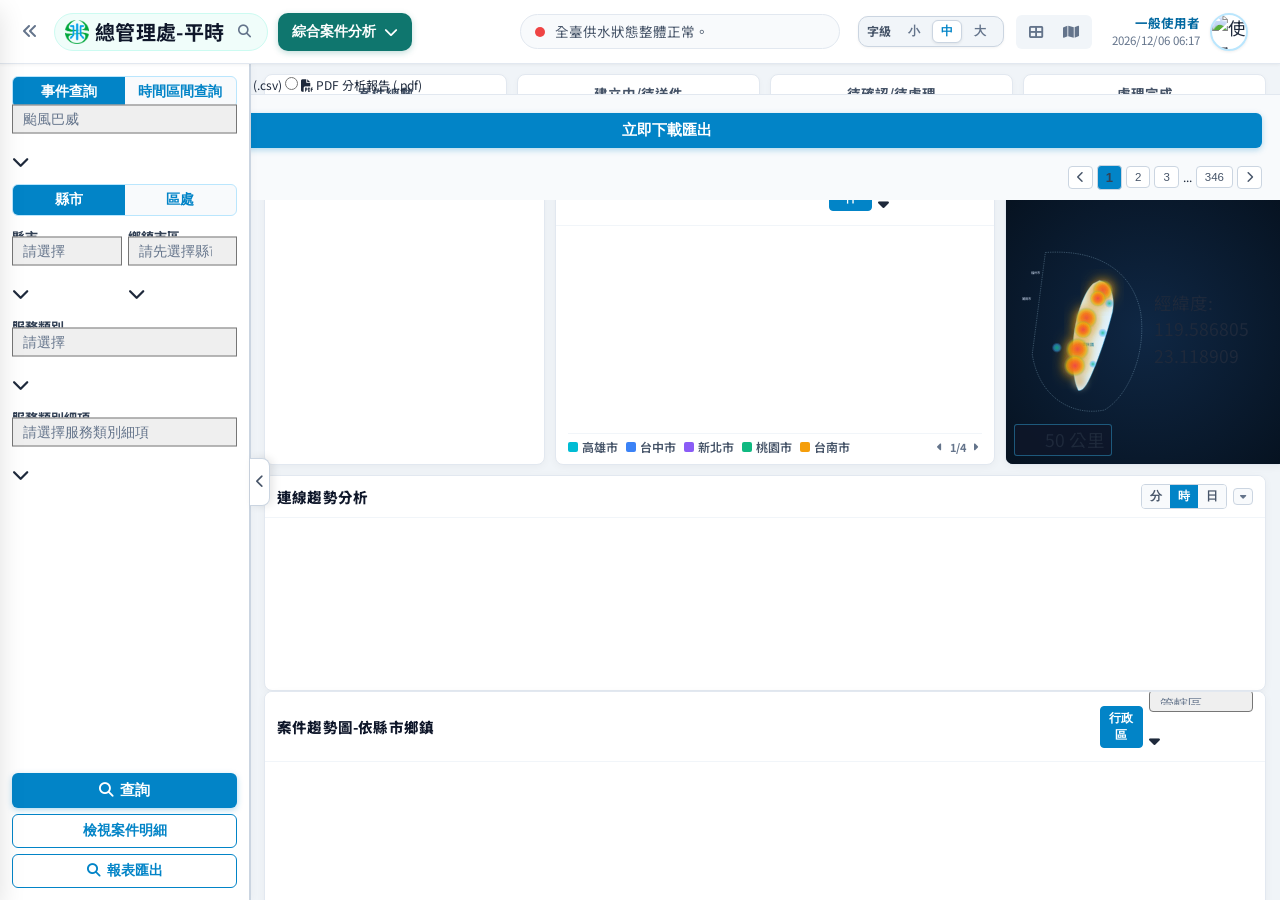
==== commit 8c7abd40: "Fix: 在平板與手機窄版（<= 992px、768px、480px、412px）頂部 Banner 完全隱藏中央公告跑馬燈（header-center）與兩個視圖切換按鈕（view-switch-g" ====
--- a/case-analysis.html
+++ b/case-analysis.html
@@ -17,9 +17,9 @@
   <script src="https://cdn.jsdelivr.net/npm/chart.js@4.4.1/dist/chart.umd.min.js"></script>
   
   <!-- 基礎共用與專屬樣式表 -->
-  <link rel="stylesheet" href="css/common.css?v=1788254063">
+  <link rel="stylesheet" href="css/common.css?v=1788254305">
   <!-- 綜合案件分析專屬樣式表 -->
-  <link rel="stylesheet" href="css/case-analysis.css?v=1788254063">
+  <link rel="stylesheet" href="css/case-analysis.css?v=1788254305">
 </head>
 <body class="layout-case-analysis font-md">
   
@@ -834,7 +834,7 @@
   </div>
 
   <!-- 全域與專屬行為腳本 -->
-  <script src="js/main.js?v=1788254063"></script>
-  <script src="js/case-analysis.js?v=1788254063"></script>
+  <script src="js/main.js?v=1788254305"></script>
+  <script src="js/case-analysis.js?v=1788254305"></script>
 </body>
 </html>
--- a/css/common.css
+++ b/css/common.css
@@ -1634,8 +1634,33 @@
     text-overflow: ellipsis;
     white-space: nowrap;
   }
-
-  /* 截圖寬度斷點：字級切換為下拉式選單 */
+}
+
+/* ==========================================================================
+   平板與手機窄版 (<= 992px) 頂部 Banner 優化：隱藏中央跑馬公告與視圖切換雙按鈕
+   ========================================================================== */
+@media (max-width: 992px) {
+  .header-center {
+    display: none !important;
+  }
+
+  .view-switch-group {
+    display: none !important;
+  }
+
+  .header-left {
+    gap: 8px;
+    min-width: 0;
+    flex: 1;
+    overflow: visible;
+  }
+
+  .header-right {
+    gap: 8px;
+    flex-shrink: 0;
+    margin-left: auto;
+  }
+
   /* 窄螢幕字級控制器：【字級】文字在上，下拉選項在下（垂直緊湊排列） */
   .font-size-controller {
     display: flex !important;
@@ -1742,6 +1767,65 @@
   }
 }
 
+@media (max-width: 768px) {
+  .main-header {
+    padding: 0 8px;
+    gap: 6px;
+    height: 58px;
+  }
+  .header-left {
+    gap: 6px;
+    min-width: 0;
+    flex: 1;
+    overflow: visible;
+  }
+  .btn-sidebar-toggle {
+    width: 30px;
+    height: 30px;
+    font-size: 13px;
+    flex-shrink: 0;
+  }
+  .brand-title {
+    padding: 3px 6px;
+    gap: 4px;
+    flex: 1;
+    min-width: 0;
+    max-width: 50%;
+    flex-shrink: 1;
+    overflow: hidden;
+  }
+  .brand-logo-img {
+    width: 18px;
+    height: 18px;
+    flex-shrink: 0;
+  }
+  .title-text {
+    font-size: 12px;
+    min-width: 0;
+    overflow: hidden;
+    text-overflow: ellipsis;
+    white-space: nowrap;
+    flex: 1;
+  }
+  .primary-dropdown {
+    padding: 4px 8px;
+    font-size: 12px;
+    gap: 4px;
+    flex-shrink: 0;
+  }
+  .header-right {
+    gap: 6px;
+    flex-shrink: 0;
+    margin-left: auto;
+  }
+  .header-center {
+    display: none !important;
+  }
+  .view-switch-group {
+    display: none !important;
+  }
+}
+
 /* 極窄手機螢幕 (<= 480px，如 iPhone 375px~430px) */
 @media (max-width: 480px) {
   .main-header {
@@ -1749,6 +1833,12 @@
     gap: 4px;
     height: 54px;
   }
+  .header-center {
+    display: none !important;
+  }
+  .view-switch-group {
+    display: none !important;
+  }
   .btn-sidebar-toggle {
     width: 28px;
     height: 28px;
@@ -1787,8 +1877,14 @@
   }
 }
 
-/* 412px 以下超極窄手機視圖：隱藏字級選擇器，釋放空間予標題與選單 */
+/* 412px 以下超極窄手機視圖 */
 @media (max-width: 412px) {
+  .header-center {
+    display: none !important;
+  }
+  .view-switch-group {
+    display: none !important;
+  }
   .font-size-controller {
     display: flex !important;
     min-width: 34px !important;
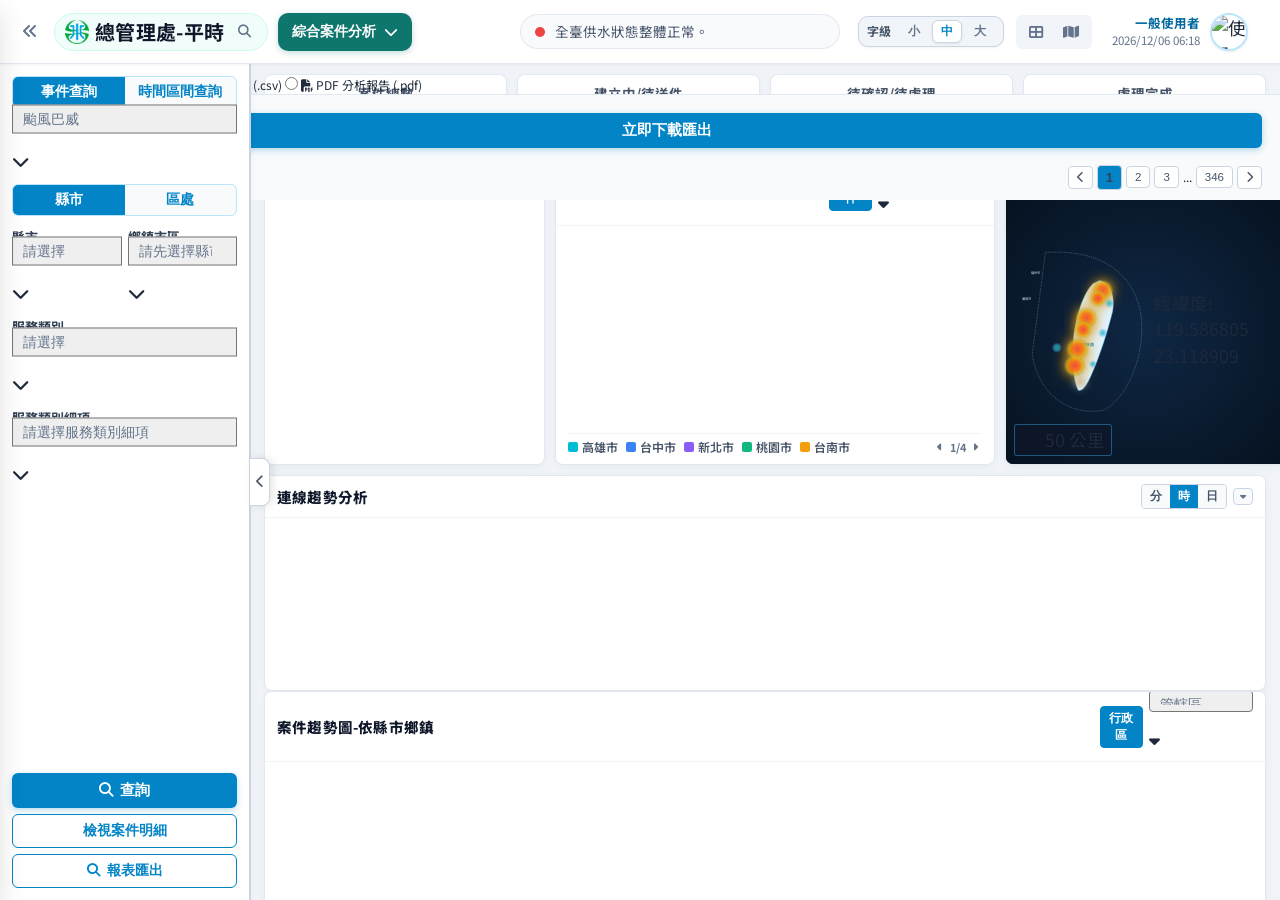
==== commit f4ab1d0a: "Fix: 頂部 Banner 功能下拉選單全面保持與 index.html 一致之 5 大標準項目結構（今日營運概況、供水營運概況[子選單]、客服進線狀況、事件應變情資、綜合案件分析），並完整串接跳轉" ====
--- a/case-analysis.html
+++ b/case-analysis.html
@@ -17,9 +17,9 @@
   <script src="https://cdn.jsdelivr.net/npm/chart.js@4.4.1/dist/chart.umd.min.js"></script>
   
   <!-- 基礎共用與專屬樣式表 -->
-  <link rel="stylesheet" href="css/common.css?v=1788254305">
+  <link rel="stylesheet" href="css/common.css?v=1788254990">
   <!-- 綜合案件分析專屬樣式表 -->
-  <link rel="stylesheet" href="css/case-analysis.css?v=1788254305">
+  <link rel="stylesheet" href="css/case-analysis.css?v=1788254990">
 </head>
 <body class="layout-case-analysis font-md">
   
@@ -39,23 +39,23 @@
         <i class="fa-solid fa-triangle-exclamation"></i>
         <span>災情事件彙總</span>
       </a>
-      <a href="#" class="menu-item">
+      <a href="disaster-intelligence.html#typhoon" class="menu-item">
         <i class="fa-solid fa-hurricane"></i>
         <span>颱風路徑動態圖</span>
       </a>
-      <a href="#" class="menu-item">
+      <a href="disaster-intelligence.html#rain" class="menu-item">
         <i class="fa-solid fa-cloud-showers-heavy"></i>
         <span>雨量資訊</span>
       </a>
-      <a href="#" class="menu-item">
+      <a href="disaster-intelligence.html#sea" class="menu-item">
         <i class="fa-solid fa-house-flood-water"></i>
         <span>海水警戒</span>
       </a>
-      <a href="#" class="menu-item">
+      <a href="disaster-intelligence.html#forecast" class="menu-item">
         <i class="fa-solid fa-cloud-bolt"></i>
         <span>降雨預報</span>
       </a>
-      <a href="#" class="menu-item">
+      <a href="disaster-intelligence.html#debris" class="menu-item">
         <i class="fa-solid fa-hill-rockslide"></i>
         <span>土石流警戒</span>
       </a>
@@ -142,8 +142,8 @@
                 <span>客服進線狀況</span>
               </li>
 
-              <!-- 4. 事件應變情資 (單一功能，無子選單) -->
-              <li class="menu-direct-item" data-title="事件應變情資">
+              <!-- 4. 事件應變情資 (單一功能，點擊跳轉至應變事件情資) -->
+              <li class="menu-direct-item" data-title="事件應變情資" onclick="location.href='disaster-intelligence.html'">
                 <span>事件應變情資</span>
               </li>
 
@@ -834,7 +834,7 @@
   </div>
 
   <!-- 全域與專屬行為腳本 -->
-  <script src="js/main.js?v=1788254305"></script>
-  <script src="js/case-analysis.js?v=1788254305"></script>
+  <script src="js/main.js?v=1788254990"></script>
+  <script src="js/case-analysis.js?v=1788254990"></script>
 </body>
 </html>
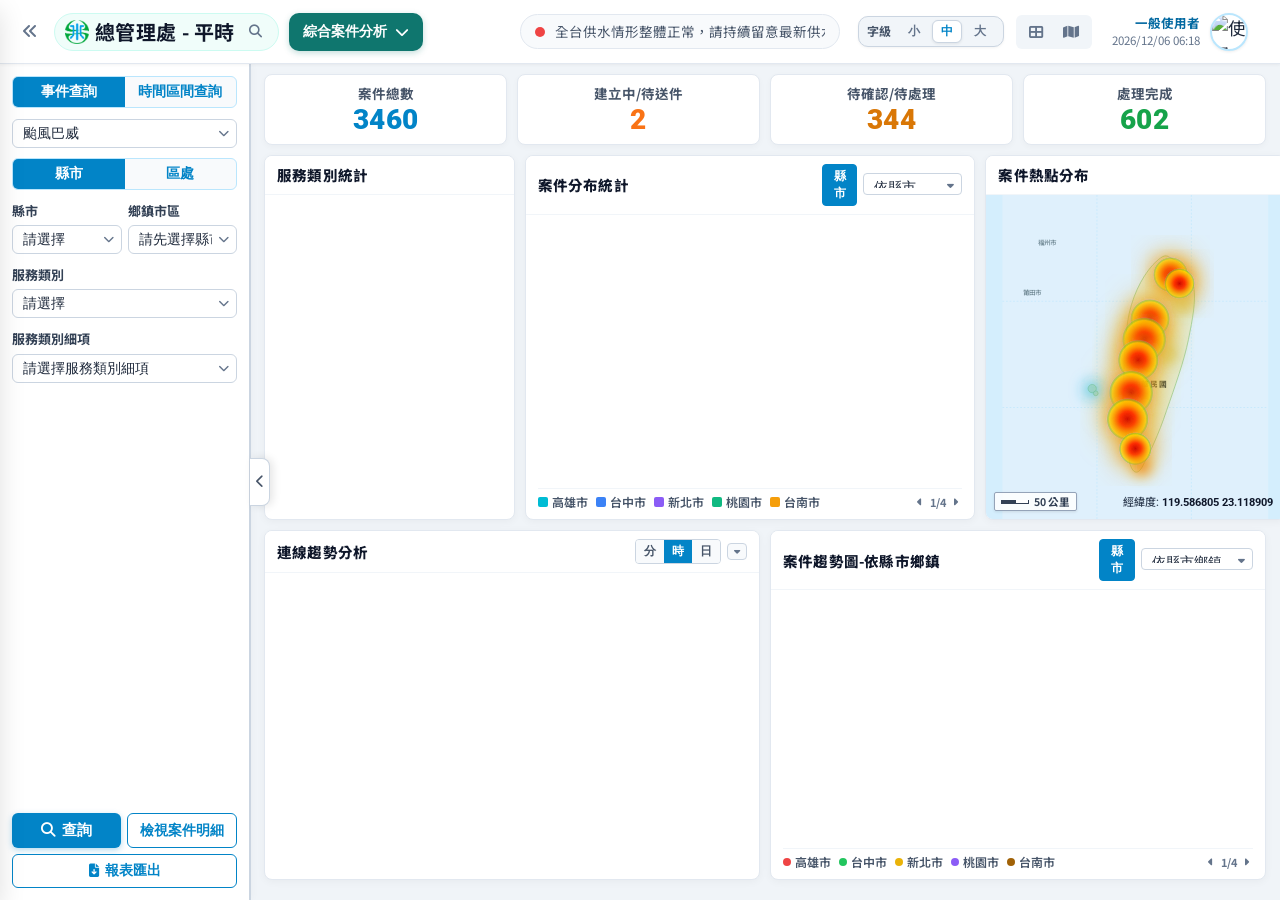
==== commit 7ca4c1d5: "feat(ui): 最佳化 RWD 排版、GIS 圖台懸浮控制器與案件分析圖表雙向聯動" ====
--- a/case-analysis.html
+++ b/case-analysis.html
@@ -17,9 +17,9 @@
   <script src="https://cdn.jsdelivr.net/npm/chart.js@4.4.1/dist/chart.umd.min.js"></script>
   
   <!-- 基礎共用與專屬樣式表 -->
-  <link rel="stylesheet" href="css/common.css?v=1788254990">
+  <link rel="stylesheet" href="css/common.css?v=1788256942">
   <!-- 綜合案件分析專屬樣式表 -->
-  <link rel="stylesheet" href="css/case-analysis.css?v=1788254990">
+  <link rel="stylesheet" href="css/case-analysis.css?v=1788256942">
 </head>
 <body class="layout-case-analysis font-md">
   
@@ -94,7 +94,7 @@
           <div class="brand-logo">
             <img src="logo/Taiwan_Water_Corporation_Seal.svg.webp" alt="台灣自來水公司標誌" class="brand-logo-img">
           </div>
-          <span class="title-text" id="headerTitleText">總管理處-平時</span>
+          <span class="title-text" id="headerTitleText">總管理處 - 平時</span>
           <button id="globalSearchBtn" class="btn-icon search-trigger-btn" title="選擇應變事件">
             <i class="fa-solid fa-magnifying-glass"></i>
           </button>
@@ -142,11 +142,6 @@
                 <span>客服進線狀況</span>
               </li>
 
-              <!-- 4. 事件應變情資 (單一功能，點擊跳轉至應變事件情資) -->
-              <li class="menu-direct-item" data-title="事件應變情資" onclick="location.href='disaster-intelligence.html'">
-                <span>事件應變情資</span>
-              </li>
-
               <!-- 5. 綜合案件分析 (當前啟用) -->
               <li class="menu-direct-item active" data-title="綜合案件分析" onclick="location.href='case-analysis.html'">
                 <span>綜合案件分析</span>
@@ -162,7 +157,7 @@
           <span class="pulse-dot"></span>
         </div>
         <div class="announcement-content">
-          <span class="announcement-text" id="announcementTicker">全臺供水狀態整體正常。</span>
+          <span class="announcement-text" id="announcementTicker">全台供水情形整體正常，請持續留意最新供水與氣象資訊。</span>
         </div>
       </div>
 
@@ -200,7 +195,7 @@
         <div class="user-profile" id="userProfileBtn" title="點擊登入緊急應變戰情儀表板" role="button" tabindex="0">
           <div class="user-meta">
             <span class="user-role" id="headerUserRole">一般使用者</span>
-            <span class="system-time" id="systemClock">2026/09/01 10:02</span>
+            <span class="system-time" id="systemClock">2025/05/23 14:45</span>
           </div>
           <div class="avatar-box" id="userAvatarBtn">
             <img src="https://images.unsplash.com/photo-1534528741775-53994a69daeb?w=100&auto=format&fit=crop&q=80" alt="使用者頭像">
@@ -322,17 +317,19 @@
           </div>
         </div>
 
-        <!-- 8. 操作按鈕群 (查詢 / 檢視案件明細 / 報表匯出) -->
+        <!-- 8. 操作按鈕群 (第一排: 查詢 + 檢視案件明細; 第二排: 報表匯出) -->
         <div class="filter-actions-group">
-          <button type="button" class="btn-action-primary" id="btnQuerySubmit">
-            <i class="fa-solid fa-magnifying-glass"></i>
-            <span>查詢</span>
-          </button>
-          <button type="button" class="btn-action-outline" id="btnViewCaseDetail">
-            <span>檢視案件明細</span>
-          </button>
-          <button type="button" class="btn-action-outline" id="btnExportReport">
-            <i class="fa-solid fa-magnifying-glass"></i>
+          <div class="actions-row-top">
+            <button type="button" class="btn-action-primary" id="btnQuerySubmit">
+              <i class="fa-solid fa-magnifying-glass"></i>
+              <span>查詢</span>
+            </button>
+            <button type="button" class="btn-action-outline" id="btnViewCaseDetail">
+              <span>檢視案件明細</span>
+            </button>
+          </div>
+          <button type="button" class="btn-action-outline btn-full-width" id="btnExportReport">
+            <i class="fa-solid fa-file-arrow-down"></i>
             <span>報表匯出</span>
           </button>
         </div>
@@ -391,13 +388,13 @@
           <!-- 卡片 2: 案件分布統計 (多色圓餅圖 + 分頁圖例) -->
           <div class="analysis-card card-case-distribution">
             <div class="card-header-bar">
-              <h3 class="card-title-txt">案件分布統計</h3>
+              <h3 class="card-title-txt" id="caseDistCardTitle">案件分布統計</h3>
               <div class="header-ctrl-group">
-                <button type="button" class="btn-ctrl-pill active" id="btnTotalCasesMode">總案件</button>
+                <button type="button" class="btn-ctrl-pill active" id="btnTotalCasesMode" title="切換縣市視角">縣市</button>
                 <div class="custom-select-wrap mini-select">
                   <select class="form-select-ctrl" id="caseDistSelect">
-                    <option value="case">依案件</option>
-                    <option value="region">依區域</option>
+                    <option value="city" selected>依縣市</option>
+                    <option value="district">依管轄區</option>
                   </select>
                   <i class="fa-solid fa-caret-down select-arrow"></i>
                 </div>
@@ -437,71 +434,89 @@
                 <!-- 台灣熱度圖高保真向量套疊底圖 -->
                 <svg class="taiwan-heat-svg" viewBox="0 0 450 550" xmlns="http://www.w3.org/2000/svg">
                   <defs>
-                    <!-- 高斯發光熱區濾鏡 -->
-                    <filter id="heat-glow-high" x="-50%" y="-50%" width="200%" height="200%">
-                      <feGaussianBlur in="SourceGraphic" stdDeviation="14" result="blur1" />
-                      <feGaussianBlur in="SourceGraphic" stdDeviation="24" result="blur2" />
+                    <!-- 精緻熱區多層高斯擴散濾鏡 (對齊截圖 2 紅黃綠漸層) -->
+                    <filter id="heat-glow-heavy" x="-60%" y="-60%" width="220%" height="220%">
+                      <feGaussianBlur in="SourceGraphic" stdDeviation="16" result="blur1" />
+                      <feGaussianBlur in="SourceGraphic" stdDeviation="28" result="blur2" />
                       <feMerge>
                         <feMergeNode in="blur2" />
                         <feMergeNode in="blur1" />
                         <feMergeNode in="SourceGraphic" />
                       </feMerge>
                     </filter>
-                    <filter id="heat-glow-mid" x="-50%" y="-50%" width="200%" height="200%">
+                    <filter id="heat-glow-soft" x="-50%" y="-50%" width="200%" height="200%">
                       <feGaussianBlur in="SourceGraphic" stdDeviation="12" />
                     </filter>
-                    <!-- 漸層填色 -->
-                    <radialGradient id="heat-core-red" cx="50%" cy="50%" r="50%">
-                      <stop offset="0%" stop-color="#ef4444" stop-opacity="0.95" />
-                      <stop offset="45%" stop-color="#f97316" stop-opacity="0.85" />
-                      <stop offset="75%" stop-color="#eab308" stop-opacity="0.6" />
-                      <stop offset="100%" stop-color="#22c55e" stop-opacity="0" />
+                    <!-- 熱點深紅核心漸層 -->
+                    <radialGradient id="heat-core-hot" cx="50%" cy="50%" r="50%">
+                      <stop offset="0%" stop-color="#cc0000" stop-opacity="1" />
+                      <stop offset="35%" stop-color="#ff2200" stop-opacity="0.95" />
+                      <stop offset="65%" stop-color="#ff9900" stop-opacity="0.85" />
+                      <stop offset="85%" stop-color="#ffdd00" stop-opacity="0.65" />
+                      <stop offset="95%" stop-color="#33cc33" stop-opacity="0.4" />
+                      <stop offset="100%" stop-color="#0099ff" stop-opacity="0" />
                     </radialGradient>
-                    <radialGradient id="heat-core-orange" cx="50%" cy="50%" r="50%">
-                      <stop offset="0%" stop-color="#f97316" stop-opacity="0.9" />
-                      <stop offset="50%" stop-color="#eab308" stop-opacity="0.7" />
-                      <stop offset="85%" stop-color="#38bdf8" stop-opacity="0.4" />
-                      <stop offset="100%" stop-color="#3b82f6" stop-opacity="0" />
+                    <!-- 次級熱區 (黃綠光環) -->
+                    <radialGradient id="heat-core-sub" cx="50%" cy="50%" r="50%">
+                      <stop offset="0%" stop-color="#ff6600" stop-opacity="0.9" />
+                      <stop offset="50%" stop-color="#ffcc00" stop-opacity="0.75" />
+                      <stop offset="80%" stop-color="#66cc33" stop-opacity="0.5" />
+                      <stop offset="100%" stop-color="#3399ff" stop-opacity="0" />
                     </radialGradient>
-                    <radialGradient id="heat-core-green" cx="50%" cy="50%" r="50%">
-                      <stop offset="0%" stop-color="#10b981" stop-opacity="0.85" />
-                      <stop offset="60%" stop-color="#38bdf8" stop-opacity="0.5" />
-                      <stop offset="100%" stop-color="#3b82f6" stop-opacity="0" />
+                    <!-- 外海離散小熱點 (藍綠環) -->
+                    <radialGradient id="heat-core-bluegreen" cx="50%" cy="50%" r="50%">
+                      <stop offset="0%" stop-color="#00cc88" stop-opacity="0.85" />
+                      <stop offset="60%" stop-color="#33bbff" stop-opacity="0.5" />
+                      <stop offset="100%" stop-color="#0066cc" stop-opacity="0" />
                     </radialGradient>
                   </defs>
 
-                  <!-- 淺色台灣海陸輪廓線 -->
-                  <g class="map-boundaries" stroke="#60a5fa" stroke-width="0.8" fill="rgba(186, 230, 253, 0.15)">
-                    <!-- 領海界線 -->
-                    <path d="M 120,40 C 260,30 380,80 410,220 C 430,350 370,480 300,520 C 200,540 100,480 80,350 Z" fill="none" stroke="#bae6fd" stroke-dasharray="4 3" stroke-width="0.8"/>
-                    <!-- 台灣主島輪廓 -->
-                    <path d="M 285,125 C 310,130 335,160 325,220 C 315,260 295,330 270,390 C 250,440 235,465 220,460 C 205,430 200,370 205,310 C 210,250 230,170 265,135 Z" fill="#e0f2fe" stroke="#38bdf8" stroke-width="1.2"/>
+                  <!-- 淺藍海域背景網格 -->
+                  <rect width="100%" height="100%" fill="#dff0fc" />
+
+                  <!-- 海岸線經緯虛線界標 -->
+                  <g class="map-boundaries" stroke="#bae6fd" stroke-width="1">
+                    <line x1="160" y1="0" x2="160" y2="550" stroke-dasharray="3 3" />
+                    <line x1="320" y1="0" x2="320" y2="550" stroke-dasharray="3 3" />
+                    <line x1="0" y1="180" x2="450" y2="180" stroke-dasharray="3 3" />
+                    <line x1="0" y1="360" x2="450" y2="360" stroke-dasharray="3 3" />
                   </g>
 
-                  <!-- 地名標籤文字 -->
-                  <text x="75" y="105" class="map-place-lbl">福州市</text>
-                  <text x="50" y="185" class="map-place-lbl">莆田市</text>
-                  <text x="245" y="325" class="map-center-lbl">中華民國</text>
-
-                  <!-- 案件熱點高斯光暈圖層 (依據截圖西部密集熱區排列) -->
-                  <!-- 北部熱區 (大台北 / 桃園) -->
-                  <circle cx="295" cy="155" r="32" fill="url(#heat-core-red)" filter="url(#heat-glow-high)"/>
-                  <circle cx="280" cy="180" r="26" fill="url(#heat-core-red)" filter="url(#heat-glow-high)"/>
-                  
-                  <!-- 中部熱區 (台中 / 彰化 / 苗栗) -->
-                  <circle cx="245" cy="240" r="34" fill="url(#heat-core-red)" filter="url(#heat-glow-high)"/>
-                  <circle cx="235" cy="275" r="28" fill="url(#heat-core-red)" filter="url(#heat-glow-high)"/>
-                  
-                  <!-- 南部熱區 (台南 / 高雄) -->
-                  <circle cx="218" cy="335" r="36" fill="url(#heat-core-red)" filter="url(#heat-glow-high)"/>
-                  <circle cx="210" cy="385" r="34" fill="url(#heat-core-red)" filter="url(#heat-glow-high)"/>
-                  <circle cx="225" cy="435" r="22" fill="url(#heat-core-orange)" filter="url(#heat-glow-mid)"/>
-
-                  <!-- 東部與外島次熱區 (宜蘭/花蓮/台東/澎湖) -->
-                  <circle cx="315" cy="195" r="14" fill="url(#heat-core-green)"/>
-                  <circle cx="295" cy="285" r="14" fill="url(#heat-core-green)"/>
-                  <circle cx="265" cy="380" r="12" fill="url(#heat-core-green)"/>
-                  <circle cx="155" cy="330" r="16" fill="url(#heat-core-green)"/>
+                  <!-- 台灣主島精準輪廓 (填滿明亮淺灰綠色 #e2ebd8) -->
+                  <path d="M 282,105 C 305,115 320,135 324,155 C 328,180 322,210 315,245 C 308,280 292,325 278,365 C 265,405 248,440 236,462 C 228,475 220,470 216,455 C 212,435 208,395 206,355 C 204,310 206,260 212,215 C 218,175 235,140 255,118 C 268,105 275,100 282,105 Z" fill="#e2ecd6" stroke="#90c888" stroke-width="1.2" />
+
+                  <!-- 澎湖群島輪廓 -->
+                  <circle cx="152" cy="328" r="7" fill="#d9e6cc" stroke="#90c888" stroke-width="1" />
+                  <circle cx="158" cy="336" r="4" fill="#d9e6cc" stroke="#90c888" stroke-width="1" />
+
+                  <!-- 大陸東南沿岸地名 -->
+                  <text x="60" y="85" font-size="11" fill="#78909c" font-weight="600">福州市</text>
+                  <text x="35" y="170" font-size="11" fill="#78909c" font-weight="600">莆田市</text>
+                  <!-- 台灣本島中心標記 -->
+                  <text x="250" y="325" font-size="13" fill="#37474f" font-weight="800" text-anchor="middle" letter-spacing="1">中華民國</text>
+
+                  <!-- 熱度圖熱區連續帶 (完全仿照截圖 2：西部沿海紅橙高熱區連貫帶) -->
+                  <!-- 1. 北部高熱區 (台北/新北/桃園) -->
+                  <circle cx="285" cy="135" r="30" fill="url(#heat-core-hot)" filter="url(#heat-glow-heavy)" />
+                  <circle cx="300" cy="150" r="26" fill="url(#heat-core-hot)" filter="url(#heat-glow-heavy)" />
+
+                  <!-- 2. 中部高熱區 (台中/彰化/南投/雲林) -->
+                  <circle cx="250" cy="210" r="34" fill="url(#heat-core-hot)" filter="url(#heat-glow-heavy)" />
+                  <circle cx="240" cy="245" r="38" fill="url(#heat-core-hot)" filter="url(#heat-glow-heavy)" />
+                  <circle cx="230" cy="280" r="35" fill="url(#heat-core-hot)" filter="url(#heat-glow-heavy)" />
+
+                  <!-- 3. 南部高熱區 (嘉義/台南/高雄/屏東) -->
+                  <circle cx="218" cy="335" r="38" fill="url(#heat-core-hot)" filter="url(#heat-glow-heavy)" />
+                  <circle cx="212" cy="380" r="36" fill="url(#heat-core-hot)" filter="url(#heat-glow-heavy)" />
+                  <circle cx="225" cy="430" r="28" fill="url(#heat-core-hot)" filter="url(#heat-glow-heavy)" />
+
+                  <!-- 4. 宜蘭/花蓮次熱點 -->
+                  <circle cx="308" cy="185" r="18" fill="url(#heat-core-sub)" filter="url(#heat-glow-soft)" />
+                  <circle cx="282" cy="270" r="16" fill="url(#heat-core-sub)" filter="url(#heat-glow-soft)" />
+
+                  <!-- 5. 外海次熱點 (澎湖/海峽) -->
+                  <circle cx="152" cy="330" r="20" fill="url(#heat-core-bluegreen)" filter="url(#heat-glow-soft)" />
+                  <circle cx="236" cy="460" r="18" fill="url(#heat-core-hot)" filter="url(#heat-glow-soft)" />
                 </svg>
 
                 <!-- 地圖左下角比例尺 -->
@@ -548,13 +563,13 @@
           <!-- 卡片 2: 案件趨勢圖-依縣市鄉鎮 (多折線走勢圖) -->
           <div class="analysis-card card-town-trend">
             <div class="card-header-bar">
-              <h3 class="card-title-txt">案件趨勢圖-依縣市鄉鎮</h3>
+              <h3 class="card-title-txt" id="townTrendCardTitle">案件趨勢圖-依縣市鄉鎮</h3>
               <div class="header-ctrl-group">
-                <button type="button" class="btn-ctrl-pill active" id="btnRegionAdmin">行政區</button>
+                <button type="button" class="btn-ctrl-pill active" id="btnRegionAdmin" title="切換縣市視角">縣市</button>
                 <div class="custom-select-wrap mini-select">
                   <select class="form-select-ctrl" id="regionCtrlSelect">
-                    <option value="jurisdiction">管轄區</option>
-                    <option value="supply_zone">供水區</option>
+                    <option value="city" selected>依縣市鄉鎮</option>
+                    <option value="jurisdiction">依管轄區</option>
                   </select>
                   <i class="fa-solid fa-caret-down select-arrow"></i>
                 </div>
@@ -592,7 +607,7 @@
   <!-- ========================================================================= -->
   <!-- 彈窗 1：檢視案件明細 Modal (Case Detail Modal) -->
   <!-- ========================================================================= -->
-  <div class="case-modal-overlay" id="caseDetailModal">
+  <div class="case-modal-overlay hide" id="caseDetailModal">
     <div class="case-modal-box">
       <div class="case-modal-header">
         <div class="modal-title-wrap">
@@ -661,7 +676,7 @@
   <!-- ========================================================================= -->
   <!-- 彈窗 2：報表匯出 Modal (Export Modal) -->
   <!-- ========================================================================= -->
-  <div class="case-modal-overlay" id="exportReportModal">
+  <div class="case-modal-overlay hide" id="exportReportModal">
     <div class="case-modal-box modal-box-sm">
       <div class="case-modal-header">
         <div class="modal-title-wrap">
@@ -834,7 +849,7 @@
   </div>
 
   <!-- 全域與專屬行為腳本 -->
-  <script src="js/main.js?v=1788254990"></script>
-  <script src="js/case-analysis.js?v=1788254990"></script>
+  <script src="js/main.js?v=1788256942"></script>
+  <script src="js/case-analysis.js?v=1788256942"></script>
 </body>
 </html>
--- a/css/common.css
+++ b/css/common.css
@@ -2021,3 +2021,21 @@
   display: flex !important;
   pointer-events: auto !important;
 }
+
+/* ==========================================================================
+   RWD Phase 2 全域圖表穿透與表格滾動防卡滯
+   ========================================================================== */
+canvas {
+  touch-action: pan-y !important;
+  max-width: 100%;
+}
+
+.table-responsive,
+.table-scroll-wrap,
+.sidebar-table-scroll,
+.dispatch-panel-scroll,
+.reservoir-panel-scroll {
+  touch-action: pan-y;
+  -webkit-overflow-scrolling: touch;
+  overscroll-behavior-x: contain;
+}
--- a/css/case-analysis.css
+++ b/css/case-analysis.css
@@ -1,3 +1,4 @@
+
 /* ==========================================================================
    綜合案件分析 (case-analysis.html) - 專屬樣式表 (css/case-analysis.css)
    ========================================================================== */
@@ -178,11 +179,28 @@
   appearance: none;
   -webkit-appearance: none;
   -moz-appearance: none;
-  right: 7px;
+  background: #ffffff;
+  border: 1.5px solid #cbd5e1;
+  border-radius: 6px;
+  padding: 5px 24px 5px 8px;
+  font-size: 12px;
+  color: #1e293b;
+  outline: none;
+  cursor: pointer;
+  box-sizing: border-box;
+}
+
+.form-select-ctrl:focus {
+  border-color: #0284c7;
+}
+
+.select-arrow {
+  position: absolute;
+  right: 8px;
   top: 50%;
   transform: translateY(-50%);
   color: #64748b;
-  font-size: 10px;
+  font-size: 11px;
   pointer-events: none;
 }
 
@@ -211,6 +229,24 @@
 }
 
 /* 篩選面板底部操作按鈕群 */
+
+.actions-row-top {
+  display: flex;
+  gap: 6px;
+  width: 100%;
+}
+
+.actions-row-top .btn-action-primary,
+.actions-row-top .btn-action-outline {
+  flex: 1;
+  padding: 6px 4px;
+}
+
+.btn-full-width {
+  width: 100%;
+  padding: 6px 0;
+}
+
 .filter-actions-group {
   margin-top: auto;
   padding-top: 10px;
@@ -265,28 +301,7 @@
   color: #0369a1;
 }
 
-/* ==========================================================================
-   3. 右側大盤分析儀表板工作區 (Analysis Workspace)
-  padding: 7px 0;
-  background: #ffffff;
-  border: 1.5px solid #0284c7;
-  border-radius: 6px;
-  color: #0284c7;
-  font-size: 13.5px;
-  font-weight: 700;
-  cursor: pointer;
-  display: flex;
-  align-items: center;
-  justify-content: center;
-  gap: 6px;
-  transition: var(--transition-fast);
-}
-
-.btn-action-outline:hover {
-  background: #f0f9ff;
-  border-color: #0369a1;
-  color: #0369a1;
-}
+
 
 /* ==========================================================================
    3. 右側大盤分析儀表板工作區 (Analysis Workspace)
@@ -427,18 +442,6 @@
   cursor: pointer;
 }
 
-}
-
-.btn-mini-dropdown {
-  background: #f8fafc;
-  border: 1px solid #cbd5e1;
-  border-radius: 4px;
-  padding: 2px 6px;
-  font-size: 10px;
-  color: #64748b;
-  cursor: pointer;
-}
-
 .card-body-content {
   flex: 1;
   padding: 8px 12px;
@@ -459,7 +462,7 @@
 /* 3.2 中段統計分析區 (3 欄佈局：服務類別圓餅 + 案件分布多色圓餅 + 案件熱點 GIS 地圖) */
 .middle-charts-grid {
   display: grid;
-  grid-template-columns: 28% 44% 28%;
+  grid-template-columns: 25% 45% 30%;
   gap: 10px;
   flex: 1.15;
   min-height: 310px;
@@ -572,6 +575,32 @@
   background: radial-gradient(circle at center, #0f2744 0%, #061220 100%);
 }
 
+
+/* 地圖淺海與島嶼精準高保真配色 (仿截圖 2) */
+.card-hotspot-map .map-heat-container {
+  background: #e8f4fd !important;
+}
+
+.card-hotspot-map .heat-map-canvas-wrap {
+  background: #d4eefd !important;
+}
+
+.map-coord-badge {
+  position: absolute;
+  bottom: 8px;
+  right: 12px;
+  font-size: 11px;
+  color: #334155;
+  font-family: 'Roboto', 'Noto Sans TC', sans-serif;
+  font-weight: 500;
+  z-index: 5;
+}
+
+.map-coord-badge span {
+  font-weight: 700;
+  color: #0f172a;
+}
+
 .taiwan-heat-svg {
   width: 100%;
   height: 100%;
@@ -592,24 +621,58 @@
   opacity: 0.8;
 }
 
+
+/* 3.3 下段趨勢分析區 (2 欄等寬佈局) */
+.bottom-charts-grid {
+  display: grid;
+  grid-template-columns: 1fr 1fr;
+  gap: 10px;
+  flex: 1.1;
+  min-height: 280px;
+  height: auto;
+  flex-shrink: 0;
+}
+
+.card-connection-trend,
+.card-town-trend {
+  min-height: 260px;
+  height: 100%;
+}
+
+.line-chart-wrap {
+  width: 100%;
+  height: 100%;
+  min-height: 210px;
+  position: relative;
+}
+
 .map-scale-badge {
   position: absolute;
   bottom: 8px;
   left: 8px;
-  background: rgba(15, 23, 42, 0.85);
-  border: 1px solid rgba(56, 189, 248, 0.4);
-  padding: 2px 6px;
-  border-radius: 3px;
-  display: flex;
-  align-items: center;
-  gap: 4px;
+  background: rgba(255, 255, 255, 0.85);
+  border: 1px solid #94a3b8;
+  padding: 1px 6px;
+  border-radius: 2px;
+  display: flex;
+  align-items: center;
+  gap: 5px;
   z-index: 5;
+  box-shadow: 0 1px 3px rgba(0, 0, 0, 0.1);
 }
 
 .scale-bar-line {
-  width: 20px;
-  min-height: 0;
-  position: relative;
+  width: 28px;
+  height: 4px;
+  border: 1px solid #334155;
+  border-top: none;
+  background: repeating-linear-gradient(90deg, #334155, #334155 14px, #ffffff 14px, #ffffff 28px);
+}
+
+.scale-text {
+  font-size: 10.5px;
+  font-weight: 700;
+  color: #334155;
 }
 
 /* ==========================================================================
@@ -618,145 +681,168 @@
 .case-modal-overlay {
   position: fixed;
   inset: 0;
-
-
-
-
-
-
-
-
-
-
-
-
-
-
-
-
-
-
-
-
-
-
-
-
-
-
-
-
-
-
-
-
-
-
-
-
-
-
-
-
-
-
-
-
-
-
-
-
-
-
-
-
-
-
-
-
-
-
-
-
-
-
-
-
-
-
-
-
-
-
-
-
-
-
-
-
-
-
-
-
-
-
-
-
-
-
-
-
-
-
-
-
-
-
-
-
-
-
-
-
-
-
-
-
-
-
-
-
-
-
-
-
-
-
-
-
-
-
-
-
-
-
-
-
-
-
-
-
-
-
-
-
-
-
-
-
-
-
-
+  background: rgba(15, 23, 42, 0.65);
+  backdrop-filter: blur(4px);
+  -webkit-backdrop-filter: blur(4px);
+  z-index: 2000;
+  display: none;
+  align-items: center;
+  justify-content: center;
+  padding: 16px;
+  opacity: 0;
+  visibility: hidden;
+  transition: opacity 0.2s ease, visibility 0.2s ease;
+}
+
+.case-modal-overlay.hide {
+  display: none !important;
+  opacity: 0 !important;
+  visibility: hidden !important;
+  pointer-events: none !important;
+}
+
+.case-modal-overlay.show {
+  display: flex !important;
+  opacity: 1 !important;
+  visibility: visible !important;
+  pointer-events: auto !important;
+}
+
+.case-modal-box {
+  background: #ffffff;
+  border-radius: 12px;
+  width: 920px;
+  max-width: 95vw;
+  max-height: 90vh;
+  display: flex;
+  flex-direction: column;
+  box-shadow: 0 20px 48px rgba(0, 0, 0, 0.25);
+  overflow: hidden;
+  animation: modalPop 0.25s cubic-bezier(0.16, 1, 0.3, 1);
+}
+
+.modal-box-sm {
+  width: 480px;
+  max-width: 92vw;
+}
+
+@keyframes modalPop {
+  0% { transform: scale(0.95); opacity: 0; }
+  100% { transform: scale(1); opacity: 1; }
+}
+
+.case-modal-header {
+  padding: 12px 18px;
+  background: #0284c7;
+  color: #ffffff;
+  display: flex;
+  align-items: center;
+  justify-content: space-between;
+}
+
+.modal-title-wrap {
+  display: flex;
+  align-items: center;
+  gap: 8px;
+  font-size: 15px;
+  font-weight: 700;
+  color: #ffffff;
+}
+
+.modal-title-wrap h3 {
+  margin: 0;
+  font-size: 15px;
+  font-weight: 700;
+  color: #ffffff;
+}
+
+.badge-total-count {
+  background: rgba(255, 255, 255, 0.2);
+  color: #ffffff;
+  font-size: 11px;
+  padding: 2px 8px;
+  border-radius: 10px;
+  font-weight: 600;
+}
+
+.btn-modal-close {
+  background: transparent;
+  border: none;
+  color: #ffffff;
+  font-size: 16px;
+  cursor: pointer;
+  padding: 4px 6px;
+  border-radius: 4px;
+  transition: background 0.15s;
+}
+
+.btn-modal-close:hover {
+  background: rgba(255, 255, 255, 0.2);
+}
+
+.case-modal-body {
+  padding: 16px 20px;
+  overflow-y: auto;
+  flex: 1;
+  display: flex;
+  flex-direction: column;
+  gap: 12px;
+}
+
+.modal-filter-row {
+  display: flex;
+  align-items: center;
+  justify-content: space-between;
+  gap: 12px;
+  margin-bottom: 6px;
+}
+
+.search-input-box {
+  position: relative;
+  flex: 1;
+}
+
+.search-input-box i {
+  position: absolute;
+  left: 10px;
+  top: 50%;
+  transform: translateY(-50%);
+  color: #94a3b8;
+  font-size: 12px;
+}
+
+.search-input-box input {
+  width: 100%;
+  padding: 6px 10px 6px 30px;
+  border: 1px solid #cbd5e1;
+  border-radius: 6px;
+  font-size: 12px;
+  outline: none;
+}
+
+.search-input-box input:focus {
+  border-color: #0284c7;
+}
+
+.modal-filter-selects .form-select-sm {
+  padding: 6px 10px;
+  border: 1px solid #cbd5e1;
+  border-radius: 6px;
+  font-size: 12px;
+  background: #ffffff;
+  color: #334155;
+  outline: none;
+}
+
+.modal-table-wrap {
+  border: 1px solid #e2e8f0;
+  border-radius: 6px;
+  overflow-x: auto;
+  max-height: 460px;
+}
+
+.case-detail-table {
+  width: 100%;
   border-collapse: collapse;
   font-size: 12px;
 }
@@ -1262,3 +1348,40 @@
   }
 }
 
+
+/* ==========================================================================
+   RWD Phase 3 極窄版 (<= 480px / <= 412px) 自適應優化與底部安全量化內距
+   ========================================================================== */
+@media (max-width: 480px) {
+  .case-analysis-workspace {
+    padding: 8px !important;
+    padding-bottom: calc(clamp(60px, 12vh, 120px) + env(safe-area-inset-bottom, 0px)) !important;
+    gap: 10px !important;
+  }
+
+  .kpi-metrics-row {
+    grid-template-columns: 1fr !important;
+    gap: 8px !important;
+  }
+
+  .kpi-metric-box {
+    padding: 8px 10px !important;
+  }
+
+  .metric-val-num {
+    font-size: 18px !important;
+  }
+
+  .card-service-category .pie-chart-wrap,
+  .card-case-distribution .pie-dist-chart-wrap,
+  .card-connection-trend .line-chart-wrap,
+  .card-town-trend .line-chart-wrap {
+    height: 200px !important;
+    min-height: 200px !important;
+  }
+
+  .card-hotspot-map .map-heat-container {
+    height: 220px !important;
+    min-height: 220px !important;
+  }
+}
